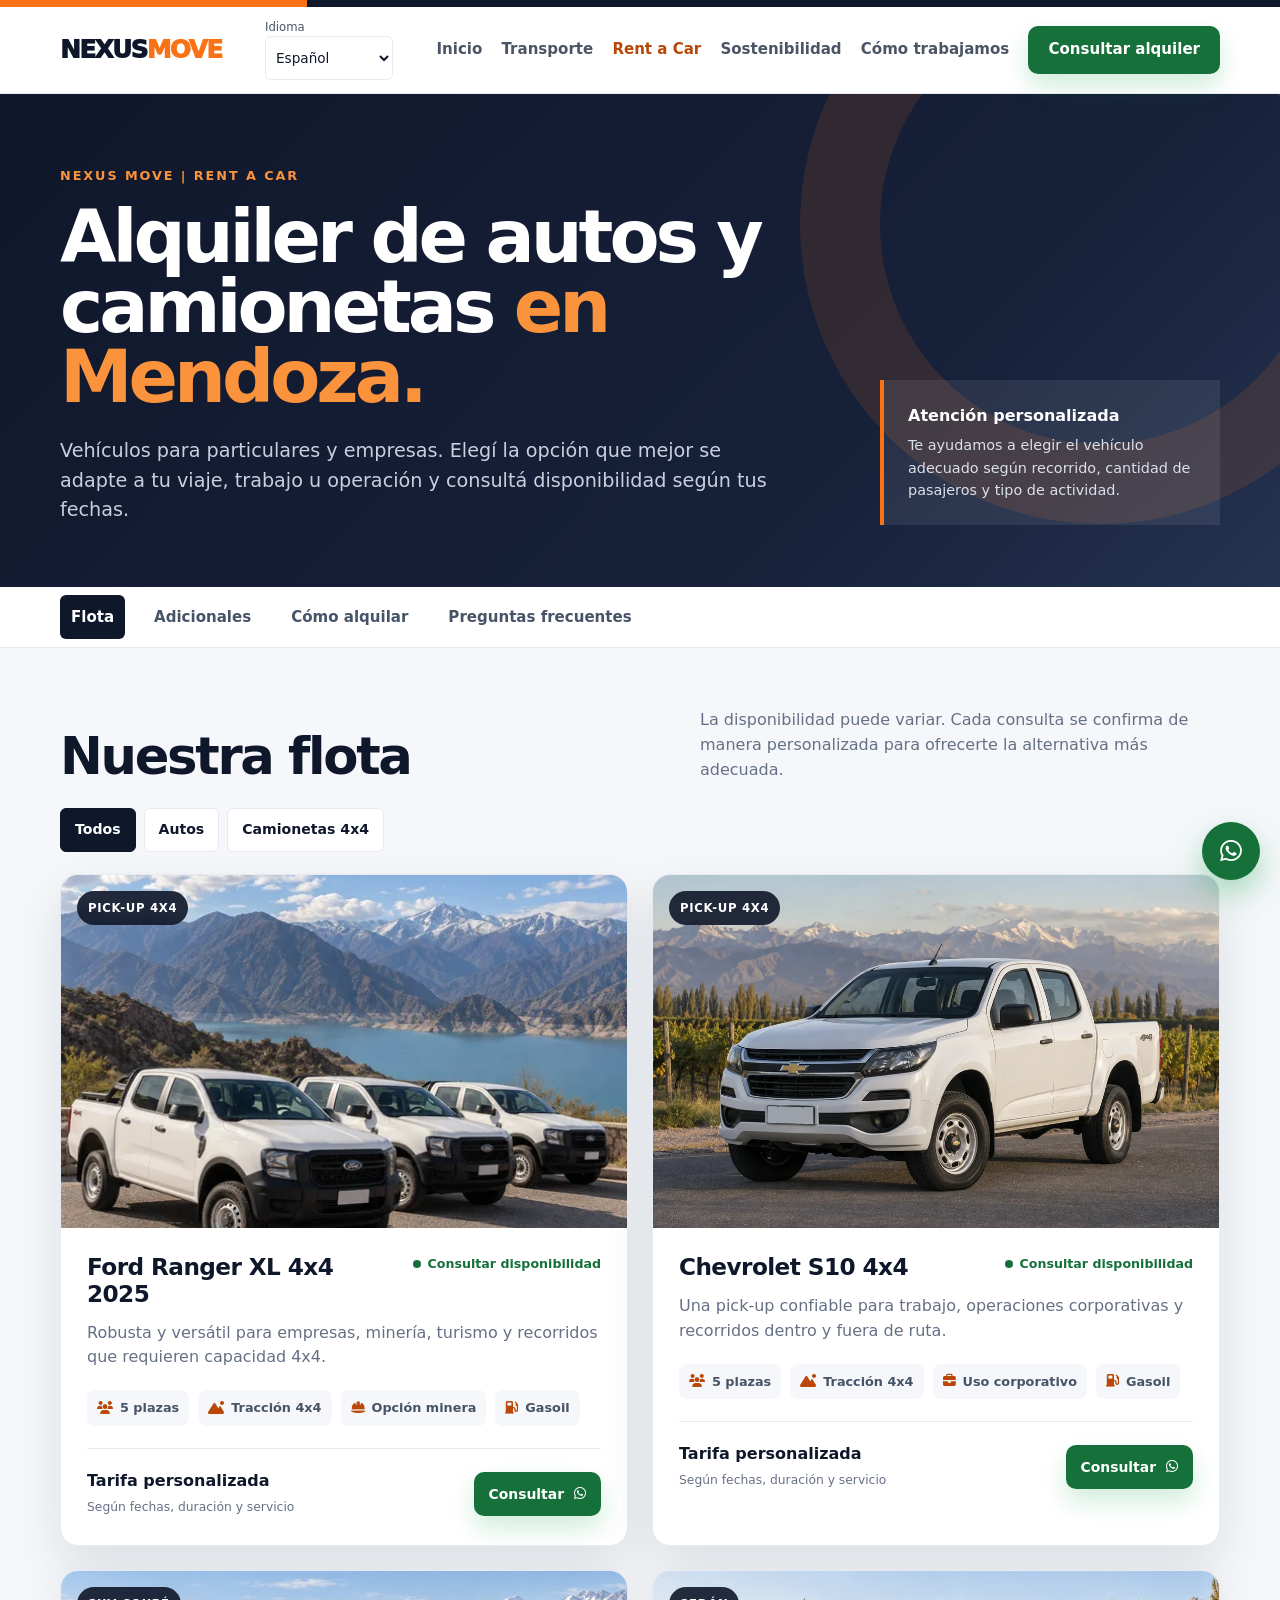
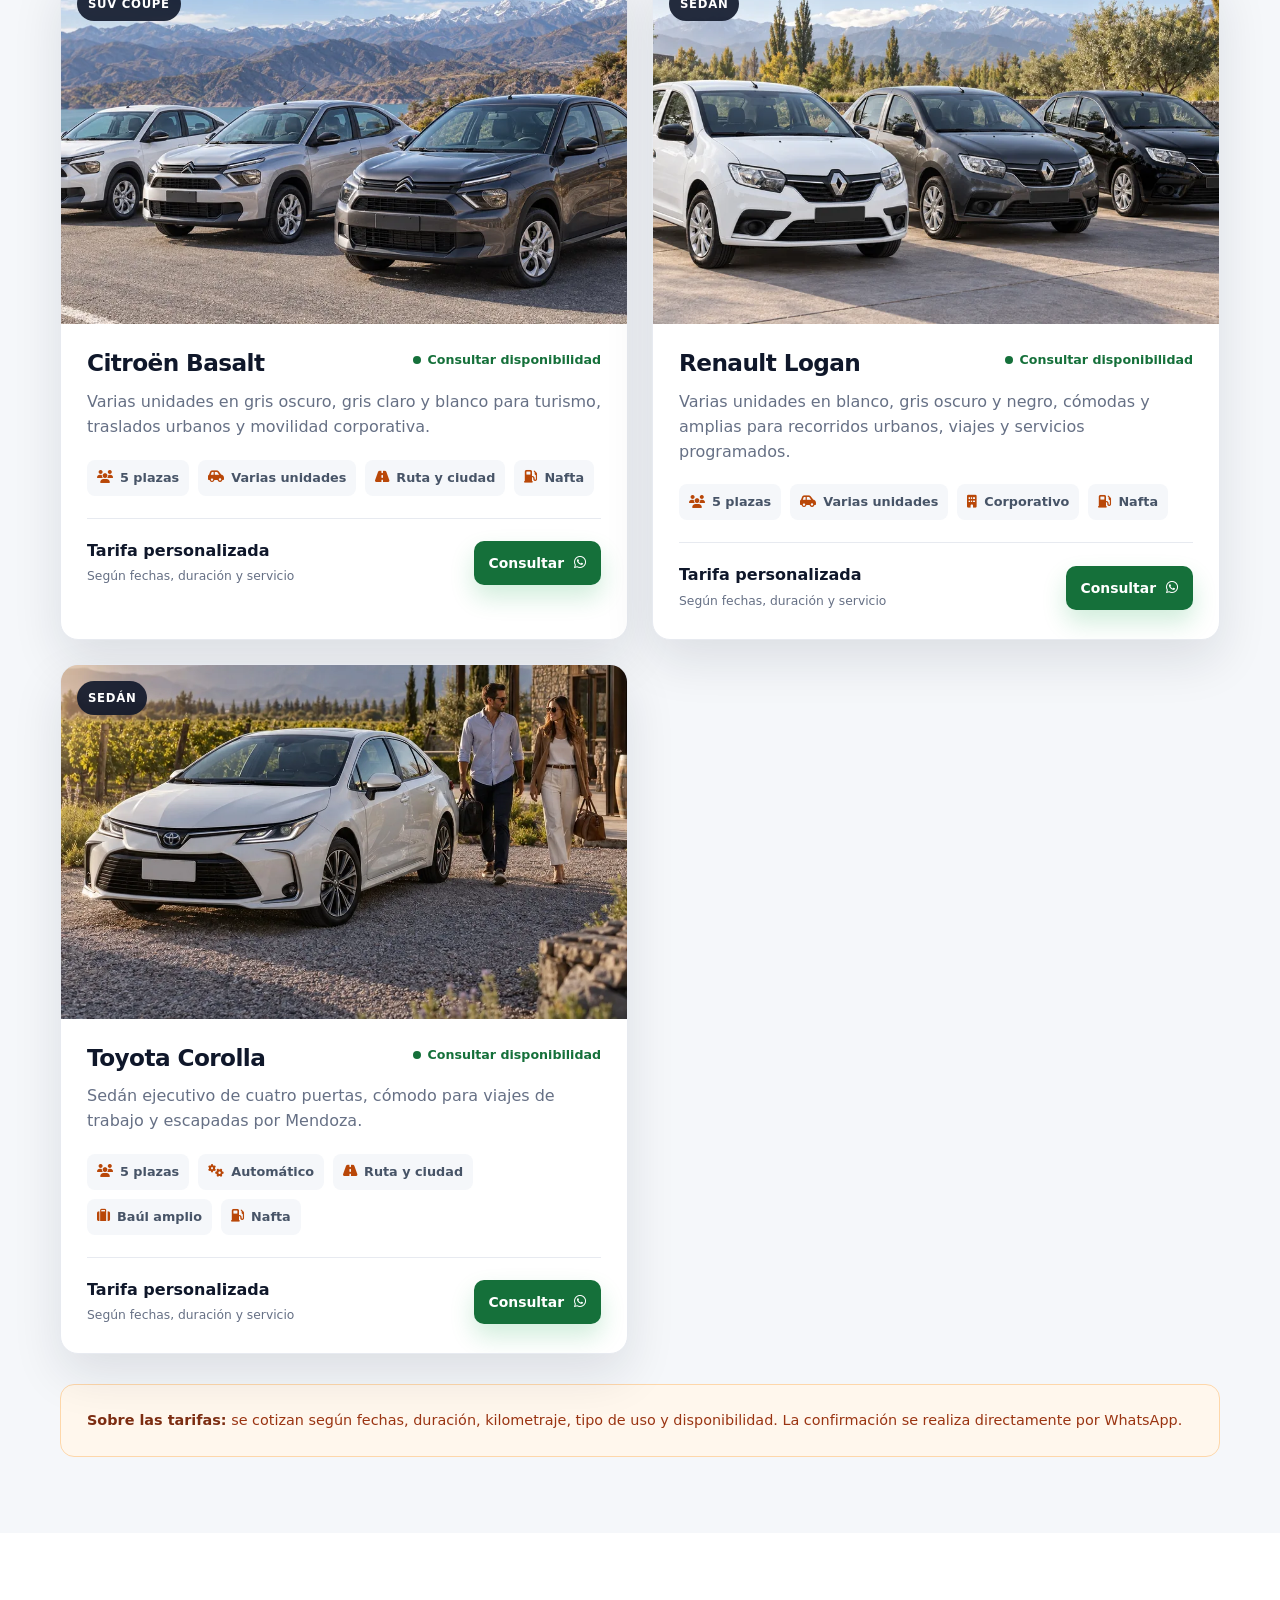
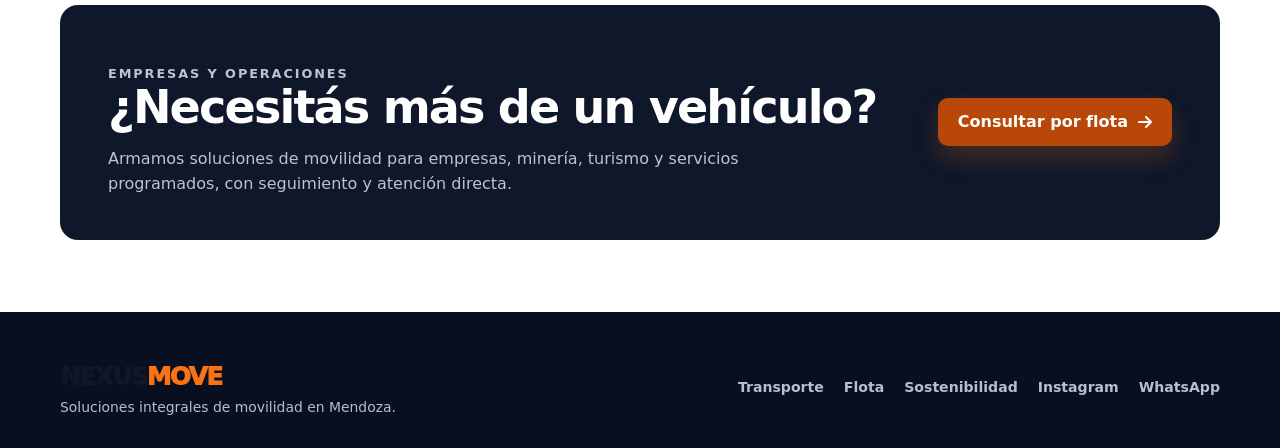
==== flota.html @ 7d011bdb "Agrega selector de idiomas para toda la web" ====
<!DOCTYPE html>
<html lang="es">
<head>
  <meta charset="UTF-8">
  <meta name="viewport" content="width=device-width, initial-scale=1.0">
  <meta name="description" content="Nexus Move Rent a Car en Mendoza. Conocé nuestra flota de autos y camionetas, cómo alquilar y qué consultar antes de viajar.">
  <meta name="theme-color" content="#0f172a">
  <title>Alquiler de autos y camionetas en Mendoza | Nexus Move Rent a Car</title>
  <link rel="stylesheet" href="css/icons.css">
  <link rel="stylesheet" href="css/navigation.css">
  <link rel="stylesheet" href="css/rentacar.css">
  <link rel="stylesheet" href="css/rental-content.css">
</head>
<body>
  <div class="topline" aria-hidden="true"></div>
  <header class="site-header">
      <nav class="nav container" aria-label="Navegación principal">
          <a class="brand" href="./index.html" aria-label="Nexus Move, inicio">NEXUS<span>MOVE</span></a>
          <div class="header-actions">
              <label class="language-control" hidden>
                  <span>Idioma</span>
                  <select id="site-language" aria-label="Elegir idioma" translate="no">
                      <option value="es" lang="es">Español</option>
                      <option value="pt-BR" lang="pt-BR">Português (BR)</option>
                      <option value="en" lang="en">English</option>
                      <option value="it" lang="it">Italiano</option>
                  </select>
              </label>
          <button class="menu-button" type="button" aria-expanded="false" aria-controls="nav-links" aria-label="Abrir menú">
              <i class="fa-solid fa-bars" aria-hidden="true"></i>
          </button>
          </div>
          <div class="nav-links" id="nav-links">
              <a href="./index.html">Inicio</a>
              <a href="./index.html?area=transporte">Transporte</a>
              <a href="#flota" aria-current="page">Rent a Car</a>
              <a href="./index.html?area=sostenibilidad">Sostenibilidad</a>
              <a href="./index.html?area=transporte#proceso">Cómo trabajamos</a>
              <a class="button button-whatsapp" href="https://wa.me/5492613671376?text=Hola%20Nexus%20Move%2C%20quiero%20consultar%20por%20un%20veh%C3%ADculo" target="_blank" rel="noopener noreferrer">Consultar alquiler</a>
          </div>
      </nav>
      <nav class="mobile-area-nav container" aria-label="Secciones principales">
          <a href="./index.html">Inicio</a>
          <a href="./index.html?area=transporte">Transporte</a>
          <a href="#flota" aria-current="page">Rent a Car</a>
          <a href="./index.html?area=sostenibilidad">Sostenibilidad</a>
      </nav>
  </header>

  <main>
    <section class="hero">
      <div class="container hero-inner">
        <div>
          <p class="eyebrow">Nexus Move | Rent a Car</p>
          <h1>Alquiler de autos y camionetas <span>en Mendoza.</span></h1>
          <p class="hero-copy">Vehículos para particulares y empresas. Elegí la opción que mejor se adapte a tu viaje, trabajo u operación y consultá disponibilidad según tus fechas.</p>
        </div>
        <aside class="hero-note"><strong>Atención personalizada</strong><p>Te ayudamos a elegir el vehículo adecuado según recorrido, cantidad de pasajeros y tipo de actividad.</p></aside>
      </div>
    </section>

    <div class="rentacar-content" id="rentacar-content">
    <nav class="rental-nav" aria-label="Secciones de Rent a Car">
      <div class="container rental-tabs">
        <a id="tab-flota" href="#flota">Flota</a>
        <a id="tab-adicionales" href="#adicionales">Adicionales</a>
        <a id="tab-como-alquilar" href="#como-alquilar">Cómo alquilar</a>
        <a id="tab-preguntas-frecuentes" href="#preguntas-frecuentes">Preguntas frecuentes</a>
      </div>
    </nav>

    <section class="rental-panel fleet" id="flota" aria-labelledby="flota-titulo">
      <div class="container">
        <div class="section-head">
          <h2 id="flota-titulo">Nuestra flota</h2>
          <p>La disponibilidad puede variar. Cada consulta se confirma de manera personalizada para ofrecerte la alternativa más adecuada.</p>
        </div>
        <div class="fleet-filters" role="group" aria-label="Filtrar por tipo de vehículo" hidden>
          <button type="button" data-filter="todos" aria-pressed="true">Todos</button>
          <button type="button" data-filter="auto" aria-pressed="false">Autos</button>
          <button type="button" data-filter="4x4" aria-pressed="false">Camionetas 4x4</button>
        </div>
        <p class="visually-hidden" role="status" id="fleet-results"></p>
        <div class="grid">
          <article class="card" data-vehicle="4x4">
            <div class="card-media"><img src="img/ranger-xl-4x4-1120.webp" srcset="img/ranger-xl-4x4-560.webp 560w, img/ranger-xl-4x4-1120.webp 1120w" sizes="(max-width: 560px) calc(100vw - 28px), (max-width: 820px) calc(100vw - 40px), (max-width: 1200px) calc((100vw - 64px) / 2), 568px" width="1120" height="1400" loading="lazy" decoding="async" alt="Ford Ranger XL 4x4 de Nexus Move en Mendoza"><span class="tag">Pick-up 4x4</span></div>
            <div class="card-body"><div class="card-title"><h3>Ford Ranger XL 4x4 2025</h3><span class="availability">Consultar disponibilidad</span></div><p class="description">Robusta y versátil para empresas, minería, turismo y recorridos que requieren capacidad 4x4.</p><div class="facts"><span class="fact"><i class="fa-solid fa-users"></i> 5 plazas</span><span class="fact"><i class="fa-solid fa-mountain-sun"></i> Tracción 4x4</span><span class="fact"><i class="fa-solid fa-helmet-safety"></i> Opción minera</span><span class="fact"><i class="fa-solid fa-gas-pump" aria-hidden="true"></i> Gasoil</span></div><div class="card-footer"><div class="price-label"><strong>Tarifa personalizada</strong><span>Según fechas, duración y servicio</span></div><a class="button button-whatsapp" href="https://wa.me/5492613671376?text=Hola%20Nexus%20Move%2C%20quiero%20consultar%20disponibilidad%20y%20tarifa%20de%20la%20Ford%20Ranger%20XL%204x4%202025" target="_blank" rel="noopener noreferrer">Consultar <i class="fa-brands fa-whatsapp" aria-hidden="true"></i></a></div></div>
          </article>

          <article class="card" data-vehicle="4x4">
            <div class="card-media"><img src="img/s10-4x4-2017-1120.webp" srcset="img/s10-4x4-2017-560.webp 560w, img/s10-4x4-2017-1120.webp 1120w" sizes="(max-width: 560px) calc(100vw - 28px), (max-width: 820px) calc(100vw - 40px), (max-width: 1200px) calc((100vw - 64px) / 2), 568px" width="1120" height="747" loading="lazy" decoding="async" alt="Chevrolet S10 4x4 disponible en Nexus Move"><span class="tag">Pick-up 4x4</span></div>
            <div class="card-body"><div class="card-title"><h3>Chevrolet S10 4x4</h3><span class="availability">Consultar disponibilidad</span></div><p class="description">Una pick-up confiable para trabajo, operaciones corporativas y recorridos dentro y fuera de ruta.</p><div class="facts"><span class="fact"><i class="fa-solid fa-users"></i> 5 plazas</span><span class="fact"><i class="fa-solid fa-mountain-sun"></i> Tracción 4x4</span><span class="fact"><i class="fa-solid fa-briefcase"></i> Uso corporativo</span><span class="fact"><i class="fa-solid fa-gas-pump" aria-hidden="true"></i> Gasoil</span></div><div class="card-footer"><div class="price-label"><strong>Tarifa personalizada</strong><span>Según fechas, duración y servicio</span></div><a class="button button-whatsapp" href="https://wa.me/5492613671376?text=Hola%20Nexus%20Move%2C%20quiero%20consultar%20disponibilidad%20y%20tarifa%20de%20la%20Chevrolet%20S10%204x4" target="_blank" rel="noopener noreferrer">Consultar <i class="fa-brands fa-whatsapp" aria-hidden="true"></i></a></div></div>
          </article>

          <article class="card" data-vehicle="auto">
            <div class="card-media"><img src="img/citroen-basalt-fleet-v2-1120.webp" srcset="img/citroen-basalt-fleet-v2-560.webp 560w, img/citroen-basalt-fleet-v2-1120.webp 1120w" sizes="(max-width: 560px) calc(100vw - 28px), (max-width: 820px) calc(100vw - 40px), (max-width: 1200px) calc((100vw - 64px) / 2), 568px" width="1120" height="560" loading="lazy" decoding="async" alt="Flota de Citroën Basalt gris oscuro, gris claro y blanco de Nexus Move"><span class="tag">SUV coupé</span></div>
            <div class="card-body"><div class="card-title"><h3>Citroën Basalt</h3><span class="availability">Consultar disponibilidad</span></div><p class="description">Varias unidades en gris oscuro, gris claro y blanco para turismo, traslados urbanos y movilidad corporativa.</p><div class="facts"><span class="fact"><i class="fa-solid fa-users"></i> 5 plazas</span><span class="fact"><i class="fa-solid fa-car-side"></i> Varias unidades</span><span class="fact"><i class="fa-solid fa-road"></i> Ruta y ciudad</span><span class="fact"><i class="fa-solid fa-gas-pump" aria-hidden="true"></i> Nafta</span></div><div class="card-footer"><div class="price-label"><strong>Tarifa personalizada</strong><span>Según fechas, duración y servicio</span></div><a class="button button-whatsapp" href="https://wa.me/5492613671376?text=Hola%20Nexus%20Move%2C%20quiero%20consultar%20disponibilidad%20y%20tarifa%20del%20Citro%C3%ABn%20Basalt" target="_blank" rel="noopener noreferrer">Consultar <i class="fa-brands fa-whatsapp" aria-hidden="true"></i></a></div></div>
          </article>

          <article class="card" data-vehicle="auto">
            <div class="card-media"><img src="img/renault-logan-fleet-v2-1120.webp" srcset="img/renault-logan-fleet-v2-560.webp 560w, img/renault-logan-fleet-v2-1120.webp 1120w" sizes="(max-width: 560px) calc(100vw - 28px), (max-width: 820px) calc(100vw - 40px), (max-width: 1200px) calc((100vw - 64px) / 2), 568px" width="1120" height="560" loading="lazy" decoding="async" alt="Flota de Renault Logan blanco, gris oscuro y negro de Nexus Move"><span class="tag">Sedán</span></div>
            <div class="card-body"><div class="card-title"><h3>Renault Logan</h3><span class="availability">Consultar disponibilidad</span></div><p class="description">Varias unidades en blanco, gris oscuro y negro, cómodas y amplias para recorridos urbanos, viajes y servicios programados.</p><div class="facts"><span class="fact"><i class="fa-solid fa-users"></i> 5 plazas</span><span class="fact"><i class="fa-solid fa-car-side"></i> Varias unidades</span><span class="fact"><i class="fa-solid fa-building"></i> Corporativo</span><span class="fact"><i class="fa-solid fa-gas-pump" aria-hidden="true"></i> Nafta</span></div><div class="card-footer"><div class="price-label"><strong>Tarifa personalizada</strong><span>Según fechas, duración y servicio</span></div><a class="button button-whatsapp" href="https://wa.me/5492613671376?text=Hola%20Nexus%20Move%2C%20quiero%20consultar%20disponibilidad%20y%20tarifa%20del%20Renault%20Logan" target="_blank" rel="noopener noreferrer">Consultar <i class="fa-brands fa-whatsapp" aria-hidden="true"></i></a></div></div>
          </article>
          <article class="card" data-vehicle="auto">
            <div class="card-media">
              <img class="corolla-photo" src="img/toyota-corolla-1080.webp" srcset="img/toyota-corolla-560.webp 560w, img/toyota-corolla-1080.webp 1080w" sizes="(max-width: 560px) calc(100vw - 28px), (max-width: 820px) calc(100vw - 40px), 570px" width="1080" height="1080" loading="lazy" decoding="async" alt="Toyota Corolla blanco de la flota de Nexus Move en Mendoza">
              <span class="tag">Sedán</span>
            </div>
            <div class="card-body">
              <div class="card-title">
                <h3>Toyota Corolla</h3>
                <span class="availability">Consultar disponibilidad</span>
              </div>
              <p class="description">Sedán ejecutivo de cuatro puertas, cómodo para viajes de trabajo y escapadas por Mendoza.</p>
              <div class="facts" aria-label="Características del Toyota Corolla">
                <span class="fact"><i class="fa-solid fa-users" aria-hidden="true"></i> 5 plazas</span>
                <span class="fact"><i class="fa-solid fa-gears" aria-hidden="true"></i> Automático</span>
                <span class="fact"><i class="fa-solid fa-road" aria-hidden="true"></i> Ruta y ciudad</span>
                <span class="fact"><i class="fa-solid fa-suitcase" aria-hidden="true"></i> Baúl amplio</span>
                <span class="fact"><i class="fa-solid fa-gas-pump" aria-hidden="true"></i> Nafta</span>
              </div>
              <div class="card-footer">
                <div class="price-label"><strong>Tarifa personalizada</strong><span>Según fechas, duración y servicio</span></div>
                <a class="button button-whatsapp" href="https://wa.me/5492613671376?text=Hola%20Nexus%20Move%2C%20quiero%20consultar%20disponibilidad%20y%20tarifa%20del%20Toyota%20Corolla" target="_blank" rel="noopener noreferrer">Consultar <i class="fa-brands fa-whatsapp" aria-hidden="true"></i></a>
              </div>
            </div>
          </article>
        </div>

        <div class="info"><strong>Sobre las tarifas:</strong> se cotizan según fechas, duración, kilometraje, tipo de uso y disponibilidad. La confirmación se realiza directamente por WhatsApp.</div>
      </div>
    </section>

    <section class="rental-panel" id="adicionales" aria-labelledby="adicionales-titulo">
      <div class="container">
        <div class="section-head">
          <h2 id="adicionales-titulo">Adicionales</h2>
          <p>Si necesitás algo más para el viaje, consultalo al pedir la cotización. La disponibilidad y el costo se confirman para cada alquiler.</p>
        </div>
        <div class="rental-detail-grid">
          <article class="rental-detail">
            <h3>Conductor adicional</h3>
            <p>Si van a manejar varias personas, consultá qué condiciones se aplican a cada conductor.</p>
          </article>
          <article class="rental-detail">
            <h3>Equipamiento para el viaje</h3>
            <p>Indicá si necesitás una silla infantil u otro equipamiento para consultar opciones.</p>
          </article>
          <article class="rental-detail">
            <h3>Entrega y devolución</h3>
            <p>Si necesitás un lugar u horario particular para retirar o devolver el vehículo, indicalo en tu consulta.</p>
          </article>
        </div>
        <a class="button button-primary rental-cta" href="https://wa.me/5492613671376?text=Hola%20Nexus%20Move%2C%20quiero%20consultar%20por%20adicionales%20para%20un%20alquiler" target="_blank" rel="noopener noreferrer">Consultar por adicionales</a>
      </div>
    </section>

    <section class="rental-panel" id="como-alquilar" aria-labelledby="alquilar-titulo">
      <div class="container">
        <div class="section-head">
          <h2 id="alquilar-titulo">Cómo alquilar</h2>
          <p>Si ya sabés cuándo viajás, consultá con anticipación para conocer las opciones para tus fechas.</p>
        </div>
        <ol class="rental-detail-grid rental-steps">
          <li class="rental-detail">
            <h3>Elegí el vehículo</h3>
            <p>Revisá la flota según los pasajeros, el equipaje y el tipo de recorrido.</p>
          </li>
          <li class="rental-detail">
            <h3>Pedí una cotización</h3>
            <p>Mandanos las fechas y horarios de retiro y devolución, el destino y los adicionales que necesitás.</p>
          </li>
          <li class="rental-detail">
            <h3>Confirmá las condiciones</h3>
            <p>Revisá qué incluye la tarifa, los requisitos y la disponibilidad antes de confirmar el alquiler.</p>
          </li>
        </ol>
        <a class="button button-primary rental-cta" href="https://wa.me/5492613671376?text=Hola%20Nexus%20Move%2C%20quiero%20consultar%20disponibilidad%20y%20tarifa%20para%20un%20alquiler" target="_blank" rel="noopener noreferrer">Pedir cotización por WhatsApp</a>
      </div>
    </section>

    <section class="rental-panel" id="preguntas-frecuentes" aria-labelledby="faq-titulo">
      <div class="container">
        <div class="section-head">
          <h2 id="faq-titulo">Preguntas frecuentes</h2>
          <p>Qué conviene revisar antes de confirmar tu alquiler.</p>
        </div>
        <div class="rental-faq">
          <details>
            <summary>¿Cuándo conviene consultar por un vehículo?</summary>
            <p>Cuando tengas las fechas de retiro y devolución. Para fines de semana largos o temporada alta, conviene consultar con anticipación.</p>
          </details>
          <details>
            <summary>¿Qué datos necesito para pedir una cotización?</summary>
            <p>Indicá fechas, horarios, destino, cantidad de pasajeros y el vehículo o tipo de vehículo que preferís.</p>
          </details>
          <details>
            <summary>¿Qué documentación y garantía necesito?</summary>
            <p>Pedí que te confirmen qué documentación requiere cada conductor y qué garantía, medio de pago y condiciones aplican a tu alquiler.</p>
          </details>
          <details>
            <summary>¿Qué incluye la tarifa?</summary>
            <p>El valor depende de las fechas, la duración, el kilometraje y el uso. Al recibir la cotización, confirmá la cobertura, el kilometraje incluido y si hay cargos por adicionales.</p>
          </details>
          <details>
            <summary>¿Dónde retiro y devuelvo el vehículo?</summary>
            <p>Consultá los lugares y horarios disponibles para tu viaje. Si necesitás devolverlo en un punto distinto del retiro, avisalo al cotizar.</p>
          </details>
          <details>
            <summary>¿Puedo circular por caminos de ripio o salir de la provincia?</summary>
            <p>Compartí el recorrido previsto antes de confirmar. Consultá qué vehículo es adecuado y qué autorizaciones o límites de uso aplican.</p>
          </details>
        </div>
      </div>
    </section>

    <section class="corporate">
      <div class="container"><div class="corporate-panel"><div><p class="eyebrow">Empresas y operaciones</p><h2>¿Necesitás más de un vehículo?</h2><p>Armamos soluciones de movilidad para empresas, minería, turismo y servicios programados, con seguimiento y atención directa.</p></div><a class="button button-primary" href="https://wa.me/5492613671376?text=Hola%20Nexus%20Move%2C%20quiero%20consultar%20por%20una%20soluci%C3%B3n%20de%20flota" target="_blank" rel="noopener noreferrer">Consultar por flota <i class="fa-solid fa-arrow-right" aria-hidden="true"></i></a></div></div>
    </section>
    </div>
  </main>

  <footer><div class="container footer-grid"><div><a class="brand" href="./index.html">NEXUS<span>MOVE</span></a><div class="footer-copy">Soluciones integrales de movilidad en Mendoza.</div></div><div class="footer-links"><a href="./index.html#servicios">Transporte</a><a href="#flota">Flota</a><a href="./index.html?area=sostenibilidad">Sostenibilidad</a><a href="https://www.instagram.com/nexus.move.ar/" target="_blank" rel="noopener noreferrer">Instagram</a><a href="https://wa.me/5492613671376" target="_blank" rel="noopener noreferrer">WhatsApp</a></div></div></footer>
  <a class="floating" href="https://wa.me/5492613671376?text=Hola%20Nexus%20Move%2C%20quiero%20consultar%20por%20un%20veh%C3%ADculo" target="_blank" rel="noopener noreferrer" aria-label="Consultar por WhatsApp al +54 9 261 367-1376"><i class="fa-brands fa-whatsapp" aria-hidden="true"></i></a>
  <script src="js/navigation.js"></script>
  <script src="js/rentacar.js"></script>
    <script src="js/translations.js"></script>
    <script src="js/language.js"></script>
</body>
</html>
---- css/icons.css ----
/* Font Awesome Free 6.4.0. See ../fonts/fontawesome/LICENSE.txt. */
@font-face {
    font-family: "Font Awesome Solid";
    src: url("../fonts/fontawesome/fa-solid-900.woff2") format("woff2");
    font-style: normal;
    font-weight: 900;
    font-display: block;
}

@font-face {
    font-family: "Font Awesome Brands";
    src: url("../fonts/fontawesome/fa-brands-400.woff2") format("woff2");
    font-style: normal;
    font-weight: 400;
    font-display: block;
}

.fa-solid, .fa-brands { display: inline-block; font-style: normal; line-height: 1; }
.fa-solid { font-family: "Font Awesome Solid"; font-weight: 900; }
.fa-brands { font-family: "Font Awesome Brands"; font-weight: 400; }

.fa-arrow-right::before { content: '\f061'; }
.fa-bars::before { content: '\f0c9'; }
.fa-briefcase::before { content: '\f0b1'; }
.fa-building::before { content: '\f1ad'; }
.fa-calendar-check::before { content: '\f274'; }
.fa-car-side::before { content: '\f5e4'; }
.fa-clock::before { content: '\f017'; }
.fa-gas-pump::before { content: '\f52f'; }
.fa-gears::before { content: '\f085'; }
.fa-hand-holding-medical::before { content: '\e05c'; }
.fa-headset::before { content: '\f590'; }
.fa-heart-pulse::before { content: '\f21e'; }
.fa-helmet-safety::before { content: '\f807'; }
.fa-instagram::before { content: '\f16d'; }
.fa-mountain-sun::before { content: '\e52f'; }
.fa-road::before { content: '\f018'; }
.fa-route::before { content: '\f4d7'; }
.fa-suitcase::before { content: '\f0f2'; }
.fa-user-shield::before { content: '\f505'; }
.fa-users::before { content: '\f0c0'; }
.fa-whatsapp::before { content: '\f232'; }
.fa-xmark::before { content: '\f00d'; }
---- css/navigation.css ----
.topline { height: 7px; background: linear-gradient(90deg, var(--orange) 0 24%, #0f172a 24% 100%); }
.site-header {
    position: sticky;
    top: 0;
    z-index: 50;
    background: rgba(255, 255, 255, 0.95);
    border-bottom: 1px solid rgba(231, 234, 240, 0.9);
    backdrop-filter: blur(14px);
}
.nav { min-height: 86px; display: flex; align-items: center; justify-content: space-between; gap: 18px; }
.brand { display: inline-flex; align-items: center; color: #0f172a; font-size: 1.55rem; font-weight: 950; letter-spacing: -0.065em; white-space: nowrap; }
.brand span { color: var(--orange); }
.nav-links { display: flex; align-items: center; gap: clamp(12px, 1.5vw, 22px); }
.nav-links a { color: #4b5565; font-size: 0.94rem; font-weight: 650; transition: color 180ms ease; }
.nav-links a:hover, .nav-links a:focus-visible { color: var(--orange-text); }
.nav-links .button, .nav-links .button:hover, .nav-links .button:focus-visible { color: white; }
.mobile-area-nav { display: none; }
.menu-button { display: none; width: 46px; height: 46px; border: 1px solid var(--line); border-radius: 8px; color: #0f172a; background: white; font-size: 1.2rem; }
.header-actions { display: flex; align-items: center; gap: 10px; flex: none; }
.language-control { display: flex; flex-direction: column; color: #4b5565; font-size: .73rem; line-height: 1.3; }
.language-control[hidden] { display: none; }
.language-control select { width: 128px; min-height: 44px; padding: 6px; color: #0f172a; background: #fff; border: 1px solid var(--line); border-radius: 6px; font: inherit; font-size: .85rem; cursor: pointer; }

.nav-links a[aria-current="true"], .nav-links a[aria-current="page"] { color: var(--orange-text); }
@media (max-width: 1120px) {
    .nav { min-height: 66px; }
    .nav-links { display: none; position: absolute; top: 100%; left: 0; right: 0; gap: 2px; max-height: 68vh; max-height: calc(100dvh - 116px); overflow-y: auto; overscroll-behavior: contain; padding: 12px 20px 18px; background: white; border-bottom: 1px solid var(--line); box-shadow: 0 18px 35px rgba(15,23,42,0.1); }
    .nav-links.open { display: grid; }
    .nav-links a { display: flex; align-items: center; min-height: 44px; }
    .nav-links .button { justify-content: center; margin-top: 8px; }
    .mobile-area-nav { display: grid; grid-template-columns: repeat(4, auto); justify-content: space-between; gap: 4px; border-top: 1px solid var(--line); }
    .mobile-area-nav a { display: grid; place-items: center; min-height: 44px; padding: 0 4px; color: var(--ink); font-size: .85rem; font-weight: 750; white-space: nowrap; }
    .mobile-area-nav a[aria-current="true"], .mobile-area-nav a[aria-current="page"] { color: var(--orange-text); box-shadow: inset 0 -3px var(--orange-text); }
    .menu-button { display: grid; place-items: center; }
}
@media (max-width: 640px) {
    .mobile-area-nav a { font-size: .8rem; }
}
@media (max-width: 380px) {
    .nav { gap: 8px; }
    .brand { font-size: 1.3rem; }
    .header-actions { gap: 6px; }
    .language-control select { width: 100px; font-size: .77rem; }
    .menu-button { width: 40px; height: 44px; }
    html:not([lang="es"]) .mobile-area-nav { grid-template-columns: repeat(2, minmax(0, 1fr)); }
}
---- css/rentacar.css ----
:root {
  --navy:#0f172a; --navy-2:#17213a; --orange:#f97316; --orange-text:#b94708; --orange-dark:#9a3412;
  --ink:#172033; --muted:#667085; --line:#e7eaf0; --surface:#f5f7fa; --white:#fff;
  --green:#15703a; --shadow:0 20px 50px rgba(15,23,42,.11);
  --font:ui-sans-serif,system-ui,-apple-system,BlinkMacSystemFont,"Segoe UI",sans-serif;
}
*{box-sizing:border-box} html{scroll-behavior:smooth} body{margin:0;background:var(--surface);color:var(--ink);font-family:var(--font);line-height:1.55;-webkit-font-smoothing:antialiased}
a{color:inherit;text-decoration:none} img{display:block;max-width:100%}.container{width:min(1160px,calc(100% - 40px));margin:auto}
.button{display:inline-flex;align-items:center;justify-content:center;gap:10px;min-height:48px;padding:12px 20px;border-radius:10px;font-weight:850;line-height:1.15;transition:transform .18s ease,background .18s ease,box-shadow .18s ease}.button:hover{transform:translateY(-2px)}
.button-primary{color:#fff;background:var(--orange-text);box-shadow:0 12px 24px rgba(249,115,22,.22)}.button-primary:hover{background:var(--orange-dark)}
.button-whatsapp{color:#fff;background:var(--green);box-shadow:0 12px 24px rgba(22,163,74,.2)}.button-whatsapp:hover{background:#125a30}
.hero{padding:72px 0 62px;background:linear-gradient(135deg,var(--navy) 0%,var(--navy-2) 70%,#253351 100%);color:#fff;overflow:hidden;position:relative}
.hero:after{content:"";position:absolute;right:-120px;top:-170px;width:440px;height:440px;border:80px solid rgba(249,115,22,.12);border-radius:50%}.hero-inner{position:relative;z-index:1;display:grid;grid-template-columns:1fr auto;align-items:end;gap:45px}
.eyebrow{margin:0 0 16px;color:#fb923c;font-size:.8rem;font-weight:900;letter-spacing:.15em;text-transform:uppercase}.hero h1{max-width:780px;margin:0;font-size:clamp(2.65rem,5.7vw,5.15rem);line-height:.96;letter-spacing:-.055em}.hero h1 span{color:#fb923c}.hero-copy{max-width:720px;margin:24px 0 0;color:#c8d0df;font-size:clamp(1rem,1.6vw,1.2rem)}
.hero-note{max-width:340px;padding:24px;border-left:4px solid var(--orange);background:rgba(255,255,255,.08);color:#dbe1ea}.hero-note strong{display:block;color:#fff;margin-bottom:5px}.hero-note p{margin:0;font-size:.9rem}
footer{padding:46px 0 30px;background:#090f1e;color:#b4bfd1}.footer-grid{display:flex;align-items:center;justify-content:space-between;gap:28px}.footer-copy{font-size:.87rem}.footer-links{display:flex;gap:20px;font-size:.88rem;font-weight:750}.footer-links a:hover{color:#fff}
.floating{position:fixed;right:20px;bottom:20px;z-index:30;display:grid;place-items:center;width:58px;height:58px;border-radius:50%;background:var(--green);color:#fff;font-size:1.55rem;box-shadow:0 14px 30px rgba(22,163,74,.35)}
@media(max-width:820px){.hero-inner{grid-template-columns:1fr}.hero-note{max-width:none}}
@media(max-width:560px){.container{width:min(100% - 28px,1160px)}.hero{padding:54px 0 48px}.footer-grid{display:block}.footer-links{margin-top:18px;flex-wrap:wrap}}

:focus-visible { outline: 3px solid var(--orange-text); outline-offset: 3px; }
[hidden] { display: none !important; }
@media (prefers-reduced-motion: reduce) {
    html { scroll-behavior: auto; }
    .button { transition: none; }
}
---- css/rental-content.css ----
.rentacar-content {
    --navy: #0f172a;
    --green: #15703a;
    background: #f5f7fa;
}
.visually-hidden { position: absolute; width: 1px; height: 1px; padding: 0; overflow: hidden; clip-path: inset(50%); white-space: nowrap; }
.rentacar-content .button-whatsapp { color: #fff; background: var(--green); }
.rentacar-content .button-whatsapp:hover { background: #125a30; }
.rentacar-content .card-media .corolla-photo { object-position: center bottom; }
.rentacar-content .fleet { padding:74px 0 96px }
.rentacar-content .section-head { display:flex; align-items:end; justify-content:space-between; gap:28px; margin-bottom:34px }
.rentacar-content .section-head h2 { margin:0; color:var(--navy); font-size:clamp(2rem,4vw,3.2rem); letter-spacing:-.045em; line-height:1 }
.rentacar-content .section-head p { max-width:520px; margin:0; color:var(--muted) }
.rentacar-content .grid { display:grid; grid-template-columns:repeat(2,minmax(0,1fr)); gap:24px }
.rentacar-content .card { overflow:hidden; background:#fff; border:1px solid var(--line); border-radius:18px; box-shadow:var(--shadow) }
.rentacar-content .card-media { position:relative; aspect-ratio:16/10; overflow:hidden; background:#dfe4ea }
.rentacar-content .card-media img { width:100%; height:100%; object-fit:cover }
.rentacar-content .card-media .portrait { object-position:center 50% }
.rentacar-content .card-media .basalt { object-position:center 60% }
.rentacar-content .tag { position:absolute; left:16px; top:16px; padding:8px 11px; border-radius:999px; background:rgba(15,23,42,.9); color:#fff; font-size:.73rem; font-weight:900; letter-spacing:.06em; text-transform:uppercase; backdrop-filter:blur(8px) }
.rentacar-content .card-body { padding:26px }
.rentacar-content .card-title { display:flex; align-items:start; justify-content:space-between; gap:18px }
.rentacar-content .card h3 { margin:0; color:var(--navy); font-size:1.45rem; line-height:1.15; letter-spacing:-.025em }
.rentacar-content .availability { white-space:nowrap; color:var(--green); font-size:.79rem; font-weight:850 }
.rentacar-content .availability:before { content:""; display:inline-block; width:8px; height:8px; margin-right:7px; border-radius:50%; background:currentColor }
.rentacar-content .description { margin:13px 0 20px; color:var(--muted) }
.rentacar-content .facts { display:flex; flex-wrap:wrap; gap:9px; margin-bottom:22px }
.rentacar-content .fact { display:inline-flex; align-items:center; gap:7px; padding:8px 10px; border-radius:8px; background:#f5f7fa; color:#475467; font-size:.8rem; font-weight:750 }
.rentacar-content .fact i { color: var(--orange-text); }
.rentacar-content .card-footer { display: flex; align-items: center; justify-content: space-between; gap: 18px; padding-top: 20px; border-top: 1px solid var(--line); }
.rentacar-content .price-label strong { display: block; color: var(--navy); font-size: 1rem; }
.rentacar-content .price-label span { color: var(--muted); font-size: .77rem; }
.rentacar-content .card .button { min-height: 44px; padding: 10px 15px; font-size: .87rem; }
.rentacar-content .info { margin-top: 30px; padding: 24px 26px; border: 1px solid #fed7aa; border-radius: 14px; background: #fff7ed; color: #9a3412; font-size: .9rem; }
.rentacar-content .info strong { color: #7c2d12; }
.rentacar-content .corporate { padding: 72px 0; background: #fff; }
.rentacar-content .corporate-panel { display: grid; grid-template-columns: 1fr auto; align-items: center; gap: 38px; padding: 44px 48px; border-radius: 18px; background: var(--navy); color: #fff; }
.rentacar-content .corporate h2 { margin: 0; font-size: clamp(1.85rem, 3.6vw, 3rem); line-height: 1.05; letter-spacing: -.04em; }
.rentacar-content .corporate p { max-width: 720px; margin: 15px 0 0; color: #bac4d6; }
.rentacar-content .corporate .button { min-width: 230px; }
.rentacar-content .rental-nav { background: white; border-bottom: 1px solid var(--line); }
.rentacar-content .rental-tabs { display: flex;  flex-wrap: wrap;  gap: 6px 18px;  padding-block: 8px;  }
.rentacar-content .rental-tabs a { display: inline-flex;  align-items: center;  min-height: 44px;  padding: 6px 11px;  border-radius: 6px;  color: #475467;  font-size: .94rem;  font-weight: 750;  }
.rentacar-content .rental-tabs a:hover { color: var(--orange-text);  background: #fff7ed;  }
.rentacar-content .rental-tabs a[aria-selected="true"] { color: #fff;  background: var(--navy);  }
.rentacar-content .rental-panel { padding: 60px 0 76px;  scroll-margin-top: 120px;  }
.rentacar-content .rental-panel .section-head { margin-bottom: 25px;  }
.rentacar-content .rental-detail-grid { display: grid;  grid-template-columns: repeat(3, minmax(0, 1fr));  gap: 18px;  }
.rentacar-content .rental-detail { padding: 24px;  border: 1px solid var(--line);  border-radius: 12px;  background: white;  }
.rentacar-content .rental-detail h3 { margin: 0 0 8px;  color: var(--navy);  font-size: 1.12rem;  }
.rentacar-content .rental-detail p { margin: 0;  color: var(--muted);  }
.rentacar-content .rental-steps { margin: 0;  padding: 0;  list-style-position: inside;  }
.rentacar-content .rental-steps li::marker { color: var(--orange-text);  font-weight: 850;  }
.rentacar-content .rental-cta { margin-top: 25px;  }
.rentacar-content .rental-faq { display: grid;  gap: 10px;  max-width: 850px;  }
.rentacar-content .rental-faq details { padding: 0 19px;  border: 1px solid var(--line);  border-radius: 10px;  background: white;  }
.rentacar-content .rental-faq summary { padding-block: 15px;  color: var(--navy);  font-weight: 760;  cursor: pointer;  }
.rentacar-content .rental-faq summary::marker { color: var(--orange-text);  }
.rentacar-content .rental-faq p { margin: 0 0 17px;  color: var(--muted);  }
.rentacar-content .fleet-filters { display: flex;  flex-wrap: wrap;  gap: 8px;  margin-bottom: 22px;  }
.rentacar-content .fleet-filters button { min-height: 44px;  padding: 6px 14px;  border: 1px solid var(--line);  border-radius: 6px;  background: white;  color: var(--navy);  font: inherit;  font-size: .88rem;  font-weight: 750;  cursor: pointer;  }
.rentacar-content .fleet-filters button[aria-pressed="true"] { border-color: var(--navy);  background: var(--navy);  color: white;  }
@media (max-width: 820px) {
    .rentacar-content .grid,
    .rentacar-content .corporate-panel,
    .rentacar-content .rental-detail-grid { grid-template-columns: 1fr; }
    .rentacar-content .section-head { display: block; }
    .rentacar-content .section-head p { margin-top: 15px; }
    .rentacar-content .corporate .button { justify-self: start; }
}
@media (max-width: 560px) {
    .rentacar-content .card-title, .rentacar-content .card-footer { display: block; }
    .rentacar-content .availability { display: block; margin-top: 9px; }
    .rentacar-content .card .button { width: 100%; margin-top: 16px; }
    .rentacar-content .corporate-panel { padding: 34px 26px; }
    .rentacar-content .corporate .button { width: 100%; min-width: 0; }
    .rentacar-content .rental-tabs { display: grid; grid-template-columns: repeat(2, minmax(0, 1fr)); gap: 5px; }
    .rentacar-content .rental-tabs a { padding-inline: 8px; font-size: .86rem; }
    .rentacar-content .rental-panel { padding-block: 42px 58px; }
}
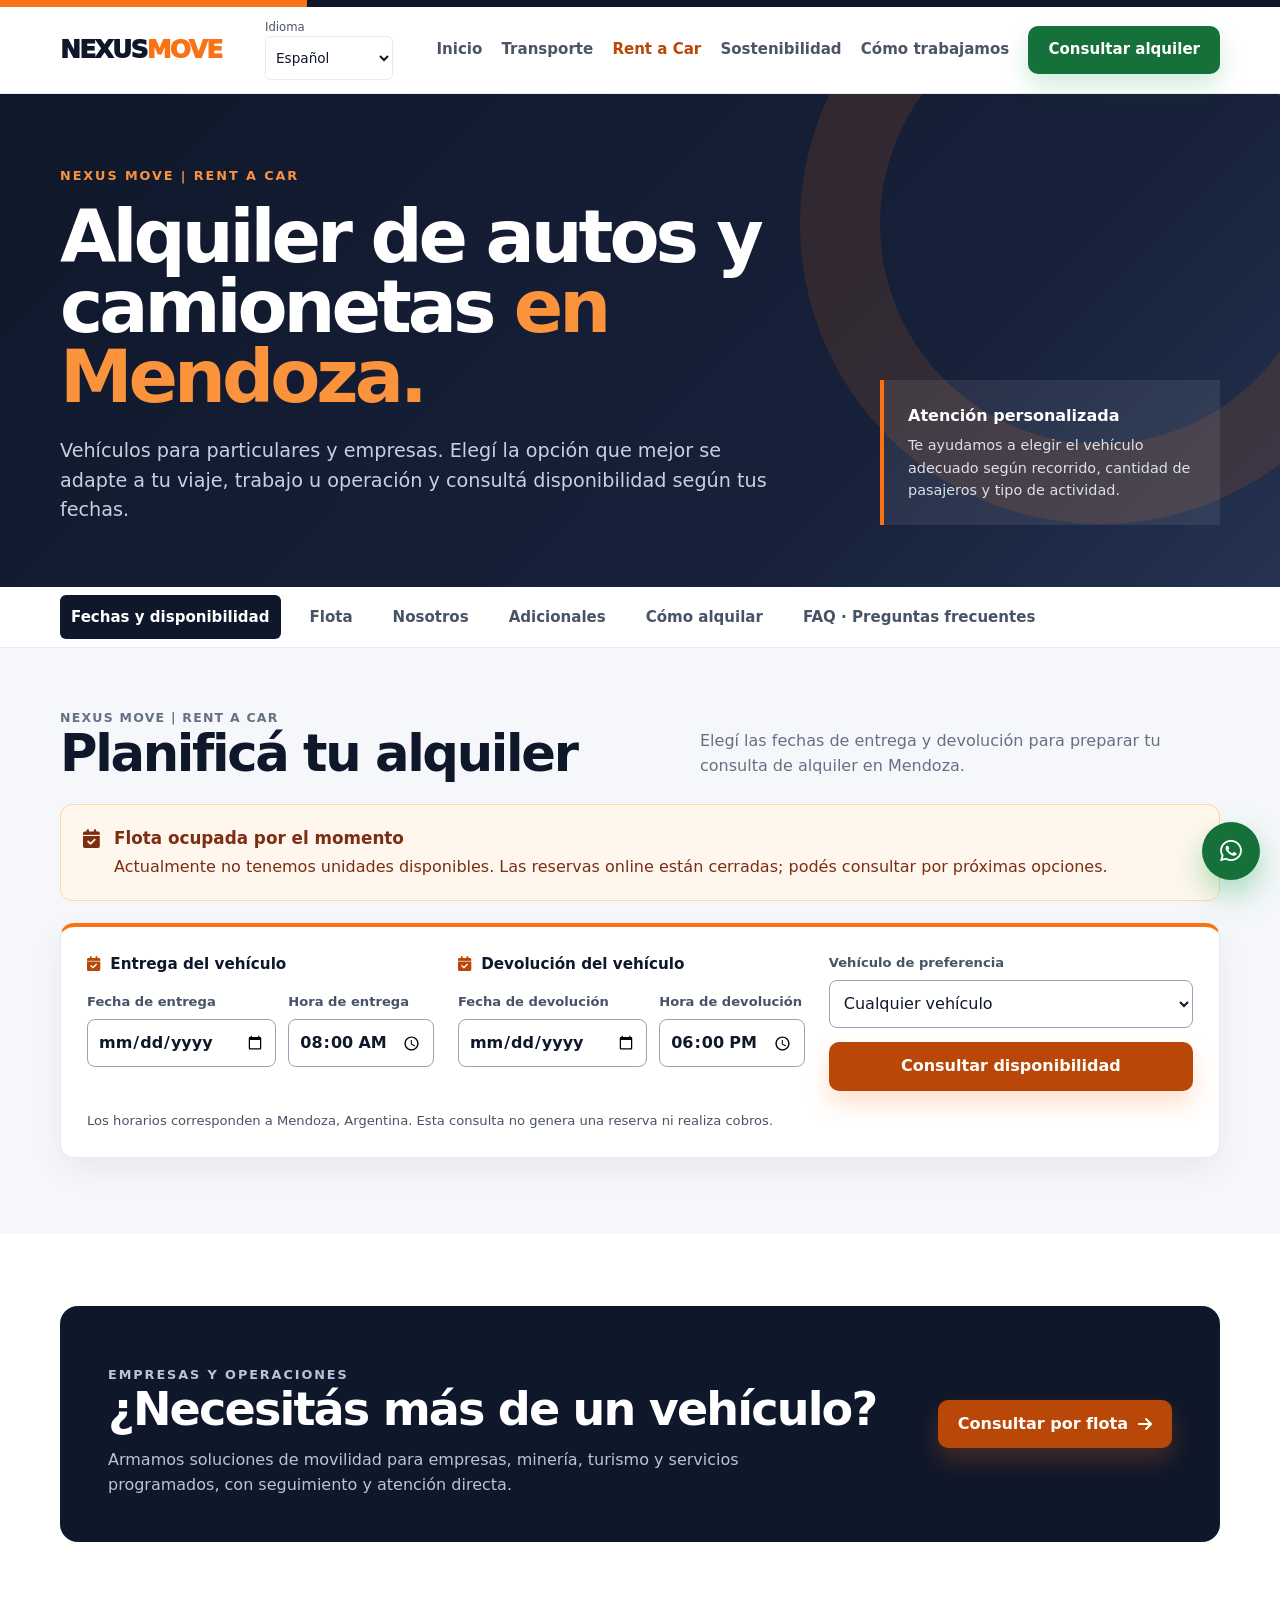
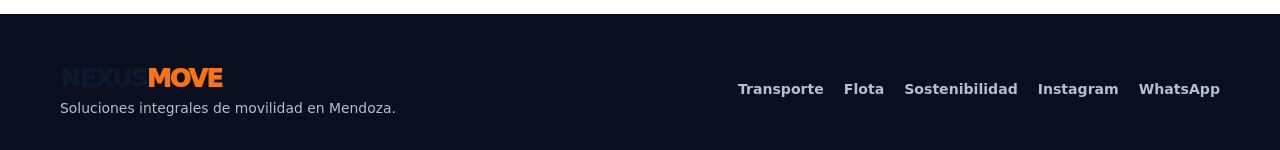
==== commit ec2afd45: "Agrega fechas de alquiler, nosotros y FAQ de Nexus" ====
--- a/flota.html
+++ b/flota.html
@@ -33,7 +33,7 @@
           <div class="nav-links" id="nav-links">
               <a href="./index.html">Inicio</a>
               <a href="./index.html?area=transporte">Transporte</a>
-              <a href="#flota" aria-current="page">Rent a Car</a>
+              <a href="#reservas" aria-current="page">Rent a Car</a>
               <a href="./index.html?area=sostenibilidad">Sostenibilidad</a>
               <a href="./index.html?area=transporte#proceso">Cómo trabajamos</a>
               <a class="button button-whatsapp" href="https://wa.me/5492613671376?text=Hola%20Nexus%20Move%2C%20quiero%20consultar%20por%20un%20veh%C3%ADculo" target="_blank" rel="noopener noreferrer">Consultar alquiler</a>
@@ -42,7 +42,7 @@
       <nav class="mobile-area-nav container" aria-label="Secciones principales">
           <a href="./index.html">Inicio</a>
           <a href="./index.html?area=transporte">Transporte</a>
-          <a href="#flota" aria-current="page">Rent a Car</a>
+          <a href="#reservas" aria-current="page">Rent a Car</a>
           <a href="./index.html?area=sostenibilidad">Sostenibilidad</a>
       </nav>
   </header>
@@ -62,18 +62,71 @@
     <div class="rentacar-content" id="rentacar-content">
     <nav class="rental-nav" aria-label="Secciones de Rent a Car">
       <div class="container rental-tabs">
+        <a id="tab-reservas" href="#reservas">Fechas y disponibilidad</a>
         <a id="tab-flota" href="#flota">Flota</a>
+        <a id="tab-nosotros" href="#rental-nosotros">Nosotros</a>
         <a id="tab-adicionales" href="#adicionales">Adicionales</a>
         <a id="tab-como-alquilar" href="#como-alquilar">Cómo alquilar</a>
-        <a id="tab-preguntas-frecuentes" href="#preguntas-frecuentes">Preguntas frecuentes</a>
+        <a id="tab-preguntas-frecuentes" href="#preguntas-frecuentes">FAQ · Preguntas frecuentes</a>
       </div>
     </nav>
 
+    <section class="rental-panel rental-booking" id="reservas" aria-labelledby="reservas-titulo">
+      <div class="container">
+        <div class="section-head">
+          <div><p class="booking-eyebrow">Nexus Move | Rent a Car</p><h2 id="reservas-titulo">Planificá tu alquiler</h2></div>
+          <p>Elegí las fechas de entrega y devolución para preparar tu consulta de alquiler en Mendoza.</p>
+        </div>
+        <div class="booking-notice" id="booking-notice">
+          <i class="fa-solid fa-calendar-check" aria-hidden="true"></i>
+          <div><strong>Flota ocupada por el momento</strong><p>Actualmente no tenemos unidades disponibles. Las reservas online están cerradas; podés consultar por próximas opciones.</p></div>
+        </div>
+        <form class="booking-form" id="rental-booking-form" aria-labelledby="reservas-titulo" aria-describedby="booking-notice booking-help" novalidate hidden>
+          <div class="booking-fields">
+            <fieldset>
+              <legend><i class="fa-solid fa-calendar-check" aria-hidden="true"></i> Entrega del vehículo</legend>
+              <label for="pickup-date">Fecha de entrega<input id="pickup-date" name="pickup-date" type="date" required></label>
+              <label for="pickup-time">Hora de entrega<input id="pickup-time" name="pickup-time" type="time" value="08:00" required></label>
+            </fieldset>
+            <fieldset>
+              <legend><i class="fa-solid fa-calendar-check" aria-hidden="true"></i> Devolución del vehículo</legend>
+              <label for="return-date">Fecha de devolución<input id="return-date" name="return-date" type="date" required></label>
+              <label for="return-time">Hora de devolución<input id="return-time" name="return-time" type="time" value="18:00" required></label>
+            </fieldset>
+            <div class="booking-vehicle">
+              <label for="booking-vehicle">Vehículo de preferencia</label>
+              <select id="booking-vehicle" name="vehicle">
+                <option value="any">Cualquier vehículo</option>
+                <option value="ranger">Ford Ranger XL 4x4 2025</option>
+                <option value="s10">Chevrolet S10 4x4</option>
+                <option value="basalt">Citroën Basalt</option>
+                <option value="logan">Renault Logan</option>
+                <option value="corolla">Toyota Corolla</option>
+              </select>
+              <button class="button button-primary" type="submit">Consultar disponibilidad</button>
+            </div>
+          </div>
+          <p class="booking-help" id="booking-help">Los horarios corresponden a Mendoza, Argentina. Esta consulta no genera una reserva ni realiza cobros.</p>
+          <p class="booking-error" id="booking-error" role="alert" hidden></p>
+        </form>
+        <div class="booking-result" id="booking-result" tabindex="-1" aria-labelledby="booking-result-title" hidden>
+          <p class="booking-result-status" role="status" id="booking-result-title">Sin disponibilidad para reservar</p>
+          <p>Por el momento toda nuestra flota está ocupada. No podemos confirmar una reserva para las fechas seleccionadas.</p>
+          <dl class="booking-summary">
+            <div><dt>Entrega</dt><dd id="booking-pickup-summary"></dd></div>
+            <div><dt>Devolución</dt><dd id="booking-return-summary"></dd></div>
+            <div><dt>Vehículo</dt><dd id="booking-vehicle-summary"></dd></div>
+          </dl>
+          <a class="button button-whatsapp" id="booking-contact" target="_blank" rel="noopener noreferrer">Consultar otras opciones <i class="fa-brands fa-whatsapp" aria-hidden="true"></i></a>
+        </div>
+      </div>
+    </section>
+
     <section class="rental-panel fleet" id="flota" aria-labelledby="flota-titulo">
       <div class="container">
         <div class="section-head">
           <h2 id="flota-titulo">Nuestra flota</h2>
-          <p>La disponibilidad puede variar. Cada consulta se confirma de manera personalizada para ofrecerte la alternativa más adecuada.</p>
+          <p>Conocé nuestros autos y camionetas. Por el momento toda la flota está ocupada y no hay unidades disponibles para reservar.</p>
         </div>
         <div class="fleet-filters" role="group" aria-label="Filtrar por tipo de vehículo" hidden>
           <button type="button" data-filter="todos" aria-pressed="true">Todos</button>
@@ -84,22 +137,22 @@
         <div class="grid">
           <article class="card" data-vehicle="4x4">
             <div class="card-media"><img src="img/ranger-xl-4x4-1120.webp" srcset="img/ranger-xl-4x4-560.webp 560w, img/ranger-xl-4x4-1120.webp 1120w" sizes="(max-width: 560px) calc(100vw - 28px), (max-width: 820px) calc(100vw - 40px), (max-width: 1200px) calc((100vw - 64px) / 2), 568px" width="1120" height="1400" loading="lazy" decoding="async" alt="Ford Ranger XL 4x4 de Nexus Move en Mendoza"><span class="tag">Pick-up 4x4</span></div>
-            <div class="card-body"><div class="card-title"><h3>Ford Ranger XL 4x4 2025</h3><span class="availability">Consultar disponibilidad</span></div><p class="description">Robusta y versátil para empresas, minería, turismo y recorridos que requieren capacidad 4x4.</p><div class="facts"><span class="fact"><i class="fa-solid fa-users"></i> 5 plazas</span><span class="fact"><i class="fa-solid fa-mountain-sun"></i> Tracción 4x4</span><span class="fact"><i class="fa-solid fa-helmet-safety"></i> Opción minera</span><span class="fact"><i class="fa-solid fa-gas-pump" aria-hidden="true"></i> Gasoil</span></div><div class="card-footer"><div class="price-label"><strong>Tarifa personalizada</strong><span>Según fechas, duración y servicio</span></div><a class="button button-whatsapp" href="https://wa.me/5492613671376?text=Hola%20Nexus%20Move%2C%20quiero%20consultar%20disponibilidad%20y%20tarifa%20de%20la%20Ford%20Ranger%20XL%204x4%202025" target="_blank" rel="noopener noreferrer">Consultar <i class="fa-brands fa-whatsapp" aria-hidden="true"></i></a></div></div>
+            <div class="card-body"><div class="card-title"><h3>Ford Ranger XL 4x4 2025</h3><span class="availability">Sin disponibilidad</span></div><p class="description">Robusta y versátil para empresas, minería, turismo y recorridos que requieren capacidad 4x4.</p><div class="facts"><span class="fact"><i class="fa-solid fa-users"></i> 5 plazas</span><span class="fact"><i class="fa-solid fa-mountain-sun"></i> Tracción 4x4</span><span class="fact"><i class="fa-solid fa-helmet-safety"></i> Opción minera</span><span class="fact"><i class="fa-solid fa-gas-pump" aria-hidden="true"></i> Gasoil</span></div><div class="card-footer"><div class="price-label"><strong>Tarifa personalizada</strong><span>Según fechas, duración y servicio</span></div><a class="button button-whatsapp" href="https://wa.me/5492613671376?text=Hola%20Nexus%20Move%2C%20quiero%20consultar%20disponibilidad%20y%20tarifa%20de%20la%20Ford%20Ranger%20XL%204x4%202025" target="_blank" rel="noopener noreferrer">Consultar <i class="fa-brands fa-whatsapp" aria-hidden="true"></i></a></div></div>
           </article>
 
           <article class="card" data-vehicle="4x4">
             <div class="card-media"><img src="img/s10-4x4-2017-1120.webp" srcset="img/s10-4x4-2017-560.webp 560w, img/s10-4x4-2017-1120.webp 1120w" sizes="(max-width: 560px) calc(100vw - 28px), (max-width: 820px) calc(100vw - 40px), (max-width: 1200px) calc((100vw - 64px) / 2), 568px" width="1120" height="747" loading="lazy" decoding="async" alt="Chevrolet S10 4x4 disponible en Nexus Move"><span class="tag">Pick-up 4x4</span></div>
-            <div class="card-body"><div class="card-title"><h3>Chevrolet S10 4x4</h3><span class="availability">Consultar disponibilidad</span></div><p class="description">Una pick-up confiable para trabajo, operaciones corporativas y recorridos dentro y fuera de ruta.</p><div class="facts"><span class="fact"><i class="fa-solid fa-users"></i> 5 plazas</span><span class="fact"><i class="fa-solid fa-mountain-sun"></i> Tracción 4x4</span><span class="fact"><i class="fa-solid fa-briefcase"></i> Uso corporativo</span><span class="fact"><i class="fa-solid fa-gas-pump" aria-hidden="true"></i> Gasoil</span></div><div class="card-footer"><div class="price-label"><strong>Tarifa personalizada</strong><span>Según fechas, duración y servicio</span></div><a class="button button-whatsapp" href="https://wa.me/5492613671376?text=Hola%20Nexus%20Move%2C%20quiero%20consultar%20disponibilidad%20y%20tarifa%20de%20la%20Chevrolet%20S10%204x4" target="_blank" rel="noopener noreferrer">Consultar <i class="fa-brands fa-whatsapp" aria-hidden="true"></i></a></div></div>
+            <div class="card-body"><div class="card-title"><h3>Chevrolet S10 4x4</h3><span class="availability">Sin disponibilidad</span></div><p class="description">Una pick-up confiable para trabajo, operaciones corporativas y recorridos dentro y fuera de ruta.</p><div class="facts"><span class="fact"><i class="fa-solid fa-users"></i> 5 plazas</span><span class="fact"><i class="fa-solid fa-mountain-sun"></i> Tracción 4x4</span><span class="fact"><i class="fa-solid fa-briefcase"></i> Uso corporativo</span><span class="fact"><i class="fa-solid fa-gas-pump" aria-hidden="true"></i> Gasoil</span></div><div class="card-footer"><div class="price-label"><strong>Tarifa personalizada</strong><span>Según fechas, duración y servicio</span></div><a class="button button-whatsapp" href="https://wa.me/5492613671376?text=Hola%20Nexus%20Move%2C%20quiero%20consultar%20disponibilidad%20y%20tarifa%20de%20la%20Chevrolet%20S10%204x4" target="_blank" rel="noopener noreferrer">Consultar <i class="fa-brands fa-whatsapp" aria-hidden="true"></i></a></div></div>
           </article>
 
           <article class="card" data-vehicle="auto">
             <div class="card-media"><img src="img/citroen-basalt-fleet-v2-1120.webp" srcset="img/citroen-basalt-fleet-v2-560.webp 560w, img/citroen-basalt-fleet-v2-1120.webp 1120w" sizes="(max-width: 560px) calc(100vw - 28px), (max-width: 820px) calc(100vw - 40px), (max-width: 1200px) calc((100vw - 64px) / 2), 568px" width="1120" height="560" loading="lazy" decoding="async" alt="Flota de Citroën Basalt gris oscuro, gris claro y blanco de Nexus Move"><span class="tag">SUV coupé</span></div>
-            <div class="card-body"><div class="card-title"><h3>Citroën Basalt</h3><span class="availability">Consultar disponibilidad</span></div><p class="description">Varias unidades en gris oscuro, gris claro y blanco para turismo, traslados urbanos y movilidad corporativa.</p><div class="facts"><span class="fact"><i class="fa-solid fa-users"></i> 5 plazas</span><span class="fact"><i class="fa-solid fa-car-side"></i> Varias unidades</span><span class="fact"><i class="fa-solid fa-road"></i> Ruta y ciudad</span><span class="fact"><i class="fa-solid fa-gas-pump" aria-hidden="true"></i> Nafta</span></div><div class="card-footer"><div class="price-label"><strong>Tarifa personalizada</strong><span>Según fechas, duración y servicio</span></div><a class="button button-whatsapp" href="https://wa.me/5492613671376?text=Hola%20Nexus%20Move%2C%20quiero%20consultar%20disponibilidad%20y%20tarifa%20del%20Citro%C3%ABn%20Basalt" target="_blank" rel="noopener noreferrer">Consultar <i class="fa-brands fa-whatsapp" aria-hidden="true"></i></a></div></div>
+            <div class="card-body"><div class="card-title"><h3>Citroën Basalt</h3><span class="availability">Sin disponibilidad</span></div><p class="description">Varias unidades en gris oscuro, gris claro y blanco para turismo, traslados urbanos y movilidad corporativa.</p><div class="facts"><span class="fact"><i class="fa-solid fa-users"></i> 5 plazas</span><span class="fact"><i class="fa-solid fa-car-side"></i> Varias unidades</span><span class="fact"><i class="fa-solid fa-road"></i> Ruta y ciudad</span><span class="fact"><i class="fa-solid fa-gas-pump" aria-hidden="true"></i> Nafta</span></div><div class="card-footer"><div class="price-label"><strong>Tarifa personalizada</strong><span>Según fechas, duración y servicio</span></div><a class="button button-whatsapp" href="https://wa.me/5492613671376?text=Hola%20Nexus%20Move%2C%20quiero%20consultar%20disponibilidad%20y%20tarifa%20del%20Citro%C3%ABn%20Basalt" target="_blank" rel="noopener noreferrer">Consultar <i class="fa-brands fa-whatsapp" aria-hidden="true"></i></a></div></div>
           </article>
 
           <article class="card" data-vehicle="auto">
             <div class="card-media"><img src="img/renault-logan-fleet-v2-1120.webp" srcset="img/renault-logan-fleet-v2-560.webp 560w, img/renault-logan-fleet-v2-1120.webp 1120w" sizes="(max-width: 560px) calc(100vw - 28px), (max-width: 820px) calc(100vw - 40px), (max-width: 1200px) calc((100vw - 64px) / 2), 568px" width="1120" height="560" loading="lazy" decoding="async" alt="Flota de Renault Logan blanco, gris oscuro y negro de Nexus Move"><span class="tag">Sedán</span></div>
-            <div class="card-body"><div class="card-title"><h3>Renault Logan</h3><span class="availability">Consultar disponibilidad</span></div><p class="description">Varias unidades en blanco, gris oscuro y negro, cómodas y amplias para recorridos urbanos, viajes y servicios programados.</p><div class="facts"><span class="fact"><i class="fa-solid fa-users"></i> 5 plazas</span><span class="fact"><i class="fa-solid fa-car-side"></i> Varias unidades</span><span class="fact"><i class="fa-solid fa-building"></i> Corporativo</span><span class="fact"><i class="fa-solid fa-gas-pump" aria-hidden="true"></i> Nafta</span></div><div class="card-footer"><div class="price-label"><strong>Tarifa personalizada</strong><span>Según fechas, duración y servicio</span></div><a class="button button-whatsapp" href="https://wa.me/5492613671376?text=Hola%20Nexus%20Move%2C%20quiero%20consultar%20disponibilidad%20y%20tarifa%20del%20Renault%20Logan" target="_blank" rel="noopener noreferrer">Consultar <i class="fa-brands fa-whatsapp" aria-hidden="true"></i></a></div></div>
+            <div class="card-body"><div class="card-title"><h3>Renault Logan</h3><span class="availability">Sin disponibilidad</span></div><p class="description">Varias unidades en blanco, gris oscuro y negro, cómodas y amplias para recorridos urbanos, viajes y servicios programados.</p><div class="facts"><span class="fact"><i class="fa-solid fa-users"></i> 5 plazas</span><span class="fact"><i class="fa-solid fa-car-side"></i> Varias unidades</span><span class="fact"><i class="fa-solid fa-building"></i> Corporativo</span><span class="fact"><i class="fa-solid fa-gas-pump" aria-hidden="true"></i> Nafta</span></div><div class="card-footer"><div class="price-label"><strong>Tarifa personalizada</strong><span>Según fechas, duración y servicio</span></div><a class="button button-whatsapp" href="https://wa.me/5492613671376?text=Hola%20Nexus%20Move%2C%20quiero%20consultar%20disponibilidad%20y%20tarifa%20del%20Renault%20Logan" target="_blank" rel="noopener noreferrer">Consultar <i class="fa-brands fa-whatsapp" aria-hidden="true"></i></a></div></div>
           </article>
           <article class="card" data-vehicle="auto">
             <div class="card-media">
@@ -109,7 +162,7 @@
             <div class="card-body">
               <div class="card-title">
                 <h3>Toyota Corolla</h3>
-                <span class="availability">Consultar disponibilidad</span>
+                <span class="availability">Sin disponibilidad</span>
               </div>
               <p class="description">Sedán ejecutivo de cuatro puertas, cómodo para viajes de trabajo y escapadas por Mendoza.</p>
               <div class="facts" aria-label="Características del Toyota Corolla">
@@ -127,7 +180,26 @@
           </article>
         </div>
 
-        <div class="info"><strong>Sobre las tarifas:</strong> se cotizan según fechas, duración, kilometraje, tipo de uso y disponibilidad. La confirmación se realiza directamente por WhatsApp.</div>
+        <div class="info"><strong>Sin disponibilidad por el momento.</strong> Las reservas online están cerradas. Podés contactarnos para consultar por próximas opciones y condiciones de alquiler.</div>
+      </div>
+    </section>
+
+    <section class="rental-panel" id="rental-nosotros" aria-labelledby="nosotros-titulo">
+      <div class="container">
+        <div class="section-head">
+          <h2 id="nosotros-titulo">Somos Nexus Move</h2>
+          <p>Una sola marca, dos formas de acompañarte: transporte con chofer y alquiler de autos y camionetas en Mendoza.</p>
+        </div>
+        <div class="rental-story">
+          <p class="rental-story-lead">Detrás de cada viaje hay una persona, una historia y un motivo para llegar.</p>
+          <p>Nuestra experiencia de más de 17 años en el transporte de pasajeros nos enseñó que un buen servicio empieza mucho antes de poner el vehículo en marcha: empieza por escuchar, cumplir lo acordado y tratar a cada persona con respeto.</p>
+          <p>En Nexus Move llevamos esa misma forma de trabajar al alquiler de autos y camionetas. Ya sea por trabajo, unas vacaciones o una necesidad cotidiana, queremos que puedas organizar tu viaje con información clara y alguien del otro lado para acompañarte.</p>
+        </div>
+        <div class="rental-detail-grid">
+          <article class="rental-detail"><h3>Te escuchamos</h3><p>No todos los viajes son iguales. Nos contás qué necesitás y te orientamos según las personas que viajan, el equipaje y el recorrido.</p></article>
+          <article class="rental-detail"><h3>Cuidado de la flota</h3><p>Realizamos mantenimiento preventivo y un seguimiento de los controles técnicos de cada unidad para favorecer una operación segura y eficiente.</p></article>
+          <article class="rental-detail"><h3>Buen trato, de principio a fin</h3><p>La confianza se cuida con respuestas claras, atención cercana y respeto por tu tiempo. Esa es la forma en la que queremos acompañarte.</p></article>
+        </div>
       </div>
     </section>
 
@@ -187,28 +259,52 @@
         </div>
         <div class="rental-faq">
           <details>
-            <summary>¿Cuándo conviene consultar por un vehículo?</summary>
-            <p>Cuando tengas las fechas de retiro y devolución. Para fines de semana largos o temporada alta, conviene consultar con anticipación.</p>
-          </details>
-          <details>
-            <summary>¿Qué datos necesito para pedir una cotización?</summary>
-            <p>Indicá fechas, horarios, destino, cantidad de pasajeros y el vehículo o tipo de vehículo que preferís.</p>
-          </details>
-          <details>
-            <summary>¿Qué documentación y garantía necesito?</summary>
-            <p>Pedí que te confirmen qué documentación requiere cada conductor y qué garantía, medio de pago y condiciones aplican a tu alquiler.</p>
-          </details>
-          <details>
-            <summary>¿Qué incluye la tarifa?</summary>
-            <p>El valor depende de las fechas, la duración, el kilometraje y el uso. Al recibir la cotización, confirmá la cobertura, el kilometraje incluido y si hay cargos por adicionales.</p>
-          </details>
-          <details>
-            <summary>¿Dónde retiro y devuelvo el vehículo?</summary>
-            <p>Consultá los lugares y horarios disponibles para tu viaje. Si necesitás devolverlo en un punto distinto del retiro, avisalo al cotizar.</p>
-          </details>
-          <details>
-            <summary>¿Puedo circular por caminos de ripio o salir de la provincia?</summary>
-            <p>Compartí el recorrido previsto antes de confirmar. Consultá qué vehículo es adecuado y qué autorizaciones o límites de uso aplican.</p>
+            <summary>¿Hay vehículos disponibles en este momento?</summary>
+            <p>Por el momento toda nuestra flota está ocupada. El formulario permite elegir fechas para preparar una consulta, pero no confirma disponibilidad ni genera una reserva.</p>
+          </details>
+          <details>
+            <summary>¿Elegir las fechas confirma mi reserva?</summary>
+            <p>No. Seleccionar fechas o enviar una consulta por WhatsApp no confirma un alquiler. Cualquier futura reserva requiere que Nexus Move confirme la disponibilidad, la tarifa y las condiciones de forma expresa.</p>
+          </details>
+          <details>
+            <summary>¿Qué tengo que enviarte para organizar el alquiler?</summary>
+            <p>Las fechas y los horarios de entrega y devolución, cuántas personas viajan, el equipaje y el recorrido que tenés pensado. Si necesitás un conductor adicional o equipamiento especial, incluilo desde el primer mensaje para recibir una propuesta completa.</p>
+          </details>
+          <details>
+            <summary>¿Qué necesito para alquilar y poder conducir?</summary>
+            <p>La edad mínima para conducir es de 25 años y necesitás una licencia de conducir vigente. Como garantía, solicitamos una tarjeta de crédito a nombre del titular de la reserva. Si va a manejar otra persona, también debe cumplir los requisitos y quedar autorizada.</p>
+          </details>
+          <details>
+            <summary>¿La garantía es lo mismo que pagar el alquiler?</summary>
+            <p>No. El alquiler paga el uso del vehículo; la garantía respalda posibles daños, faltantes u otros conceptos previstos en las condiciones acordadas. Para la garantía necesitás una tarjeta de crédito a nombre del titular de la reserva. El monto se informa antes de confirmar el alquiler.</p>
+          </details>
+          <details>
+            <summary>¿Qué significa la franquicia de una cobertura?</summary>
+            <p>Es el importe que puede quedar a cargo de quien alquila ante un daño cubierto, según las condiciones del seguro. Antes de contratar, revisá el monto, los riesgos cubiertos y las exclusiones. Tener cobertura no significa que cualquier daño o uso esté incluido.</p>
+          </details>
+          <details>
+            <summary>¿Podemos coordinar la entrega donde me hospedo o llego?</summary>
+            <p>Contanos qué punto y horario necesitás en Mendoza, por ejemplo un hotel o el aeropuerto. Coordinamos las opciones antes del alquiler y te informamos si el servicio implica un cargo. Si querés devolver en otro lugar, avisalo en la misma consulta.</p>
+          </details>
+          <details>
+            <summary>¿Qué debería revisar para comparar una cotización?</summary>
+            <p>Además del precio, mirá los días y horarios incluidos, el kilometraje, la cobertura y la franquicia, la garantía, el combustible y los adicionales. El tipo de vehículo y el recorrido también importan: una tarifa más baja no siempre contempla lo mismo.</p>
+          </details>
+          <details>
+            <summary>¿Con cuánto combustible tengo que devolverlo?</summary>
+            <p>Con el mismo nivel de combustible con el que recibís el vehículo. Revisamos ese nivel en la entrega y en la devolución, por eso conviene prever la carga necesaria antes del horario de regreso.</p>
+          </details>
+          <details>
+            <summary>¿Puede manejar alguien más durante el viaje?</summary>
+            <p>Informanos desde el comienzo quiénes van a conducir. Cada conductor debe presentar su documentación y quedar autorizado en las condiciones del alquiler; no alcanza con que tenga licencia si no fue incorporado.</p>
+          </details>
+          <details>
+            <summary>¿Una camioneta 4x4 me permite hacer cualquier recorrido?</summary>
+            <p>No. La tracción 4x4 no habilita por sí sola cualquier camino o actividad. Compartí tu itinerario, especialmente si incluye ripio, montaña, trabajo en obra o viajes fuera de Mendoza, para revisar el vehículo adecuado y las autorizaciones necesarias.</p>
+          </details>
+          <details>
+            <summary>¿Qué hago si necesito devolver más tarde o cambiar el viaje?</summary>
+            <p>Avisanos antes del horario acordado. Un cambio de fecha, lugar o recorrido necesita coordinación y puede modificar la tarifa o las condiciones; no se considera aprobado hasta que te lo confirmemos.</p>
           </details>
         </div>
       </div>
--- a/css/rental-content.css
+++ b/css/rental-content.css
@@ -21,7 +21,7 @@
 .rentacar-content .card-body { padding:26px }
 .rentacar-content .card-title { display:flex; align-items:start; justify-content:space-between; gap:18px }
 .rentacar-content .card h3 { margin:0; color:var(--navy); font-size:1.45rem; line-height:1.15; letter-spacing:-.025em }
-.rentacar-content .availability { white-space:nowrap; color:var(--green); font-size:.79rem; font-weight:850 }
+.rentacar-content .availability { color:#9a3412; font-size:.79rem; font-weight:850 }
 .rentacar-content .availability:before { content:""; display:inline-block; width:8px; height:8px; margin-right:7px; border-radius:50%; background:currentColor }
 .rentacar-content .description { margin:13px 0 20px; color:var(--muted) }
 .rentacar-content .facts { display:flex; flex-wrap:wrap; gap:9px; margin-bottom:22px }
@@ -49,6 +49,9 @@
 .rentacar-content .rental-detail { padding: 24px;  border: 1px solid var(--line);  border-radius: 12px;  background: white;  }
 .rentacar-content .rental-detail h3 { margin: 0 0 8px;  color: var(--navy);  font-size: 1.12rem;  }
 .rentacar-content .rental-detail p { margin: 0;  color: var(--muted);  }
+.rentacar-content .rental-story { max-width: 850px; margin-bottom: 30px; color: #475467; }
+.rentacar-content .rental-story p { margin: 0 0 18px; }
+.rentacar-content .rental-story .rental-story-lead { color: var(--navy); font-size: clamp(1.2rem, 2.4vw, 1.65rem); line-height: 1.4; font-weight: 750; letter-spacing: -.02em; }
 .rentacar-content .rental-steps { margin: 0;  padding: 0;  list-style-position: inside;  }
 .rentacar-content .rental-steps li::marker { color: var(--orange-text);  font-weight: 850;  }
 .rentacar-content .rental-cta { margin-top: 25px;  }
@@ -60,6 +63,37 @@
 .rentacar-content .fleet-filters { display: flex;  flex-wrap: wrap;  gap: 8px;  margin-bottom: 22px;  }
 .rentacar-content .fleet-filters button { min-height: 44px;  padding: 6px 14px;  border: 1px solid var(--line);  border-radius: 6px;  background: white;  color: var(--navy);  font: inherit;  font-size: .88rem;  font-weight: 750;  cursor: pointer;  }
 .rentacar-content .fleet-filters button[aria-pressed="true"] { border-color: var(--navy);  background: var(--navy);  color: white;  }
+.rentacar-content .booking-eyebrow { margin: 0 0 12px; color: var(--orange-text); font-size: .78rem; font-weight: 850; letter-spacing: .1em; text-transform: uppercase; }
+.rentacar-content .booking-notice { display: flex; align-items: flex-start; gap: 14px; margin-bottom: 22px; padding: 20px 22px; border: 1px solid #fed7aa; border-radius: 12px; background: #fff7ed; color: #7c2d12; }
+.rentacar-content .booking-notice > i { margin-top: 4px; font-size: 1.2rem; }
+.rentacar-content .booking-notice strong { display: block; font-size: 1.05rem; }
+.rentacar-content .booking-notice p { margin: 4px 0 0; }
+.rentacar-content .booking-form { padding: 26px; border: 1px solid var(--line); border-top: 4px solid var(--orange); border-radius: 14px; background: #fff; box-shadow: 0 12px 32px rgba(15,23,42,.06); }
+.rentacar-content .booking-fields { display: grid; grid-template-columns: 1fr 1fr 1.05fr; gap: 24px; align-items: start; }
+.rentacar-content .booking-fields fieldset { display: grid; grid-template-columns: minmax(0, 1.3fr) minmax(0, 1fr); gap: 12px; min-width: 0; margin: 0; padding: 0; border: 0; }
+.rentacar-content .booking-fields legend { margin-bottom: 16px; padding: 0; color: var(--navy); font-size: .95rem; font-weight: 800; }
+.rentacar-content .booking-fields legend i { margin-right: 5px; color: var(--orange-text); }
+.rentacar-content .booking-fields label { display: flex; flex-direction: column; gap: 7px; min-width: 0; color: #475467; font-size: .82rem; font-weight: 700; }
+.rentacar-content .booking-fields fieldset label { display: grid; grid-template-rows: 1fr auto; }
+.rentacar-content .booking-fields input, .rentacar-content .booking-fields select { display: block; width: 100%; min-width: 0; min-height: 48px; padding: 10px; border: 1px solid #98a2b3; border-radius: 8px; background: #fff; color: var(--navy); font: inherit; font-size: 1rem; line-height: 1.3; }
+.rentacar-content .booking-fields input[aria-invalid="true"] { border-color: #b42318; outline-color: #b42318; }
+.rentacar-content .booking-vehicle { min-width: 0; }
+.rentacar-content .booking-vehicle label { margin-bottom: 7px; }
+.rentacar-content .booking-vehicle button { width: 100%; margin-top: 14px; border: 0; font: inherit; font-weight: 800; cursor: pointer; }
+.rentacar-content .booking-help { margin: 20px 0 0; color: #475467; font-size: .82rem; }
+.rentacar-content .booking-error { margin: 16px 0 0; color: #b42318; font-weight: 700; }
+.rentacar-content .booking-result { margin-top: 24px; padding: 26px; border: 1px solid #cbd5e1; border-radius: 14px; background: #fff; scroll-margin-top: 170px; }
+.rentacar-content .booking-result-status { margin: 0; color: #9a3412; font-size: 1.25rem; font-weight: 850; }
+.rentacar-content .booking-result > p:not(.booking-result-status) { max-width: 720px; color: #475467; }
+.rentacar-content .booking-summary { display: grid; grid-template-columns: repeat(3, minmax(0, 1fr)); gap: 16px; margin: 20px 0 24px; }
+.rentacar-content .booking-summary dt { color: #475467; font-size: .8rem; }
+.rentacar-content .booking-summary dd { margin: 4px 0 0; color: var(--navy); font-weight: 750; overflow-wrap: anywhere; }
+@media (max-width: 1050px) {
+    .rentacar-content .booking-fields { grid-template-columns: repeat(2, minmax(0, 1fr)); }
+    .rentacar-content .booking-vehicle { grid-column: 1 / -1; display: grid; grid-template-columns: 1fr 1fr; align-items: end; gap: 0 20px; }
+    .rentacar-content .booking-vehicle label { grid-column: 1 / -1; }
+    .rentacar-content .booking-vehicle button { margin-top: 0; }
+}
 @media (max-width: 820px) {
     .rentacar-content .grid,
     .rentacar-content .corporate-panel,
@@ -69,6 +103,11 @@
     .rentacar-content .corporate .button { justify-self: start; }
 }
 @media (max-width: 560px) {
+    .rentacar-content .booking-fields, .rentacar-content .booking-vehicle, .rentacar-content .booking-summary { display: grid; grid-template-columns: minmax(0, 1fr); }
+    .rentacar-content .booking-form, .rentacar-content .booking-result { padding: 20px 16px; }
+    .rentacar-content .booking-notice { padding: 18px 16px; }
+    .rentacar-content .booking-fields { gap: 22px; }
+    .rentacar-content .booking-vehicle button { margin-top: 14px; }
     .rentacar-content .card-title, .rentacar-content .card-footer { display: block; }
     .rentacar-content .availability { display: block; margin-top: 9px; }
     .rentacar-content .card .button { width: 100%; margin-top: 16px; }
@@ -78,3 +117,6 @@
     .rentacar-content .rental-tabs a { padding-inline: 8px; font-size: .86rem; }
     .rentacar-content .rental-panel { padding-block: 42px 58px; }
 }
+@media (max-width: 380px) {
+    .rentacar-content .booking-fields fieldset { grid-template-columns: minmax(0, 1fr); }
+}
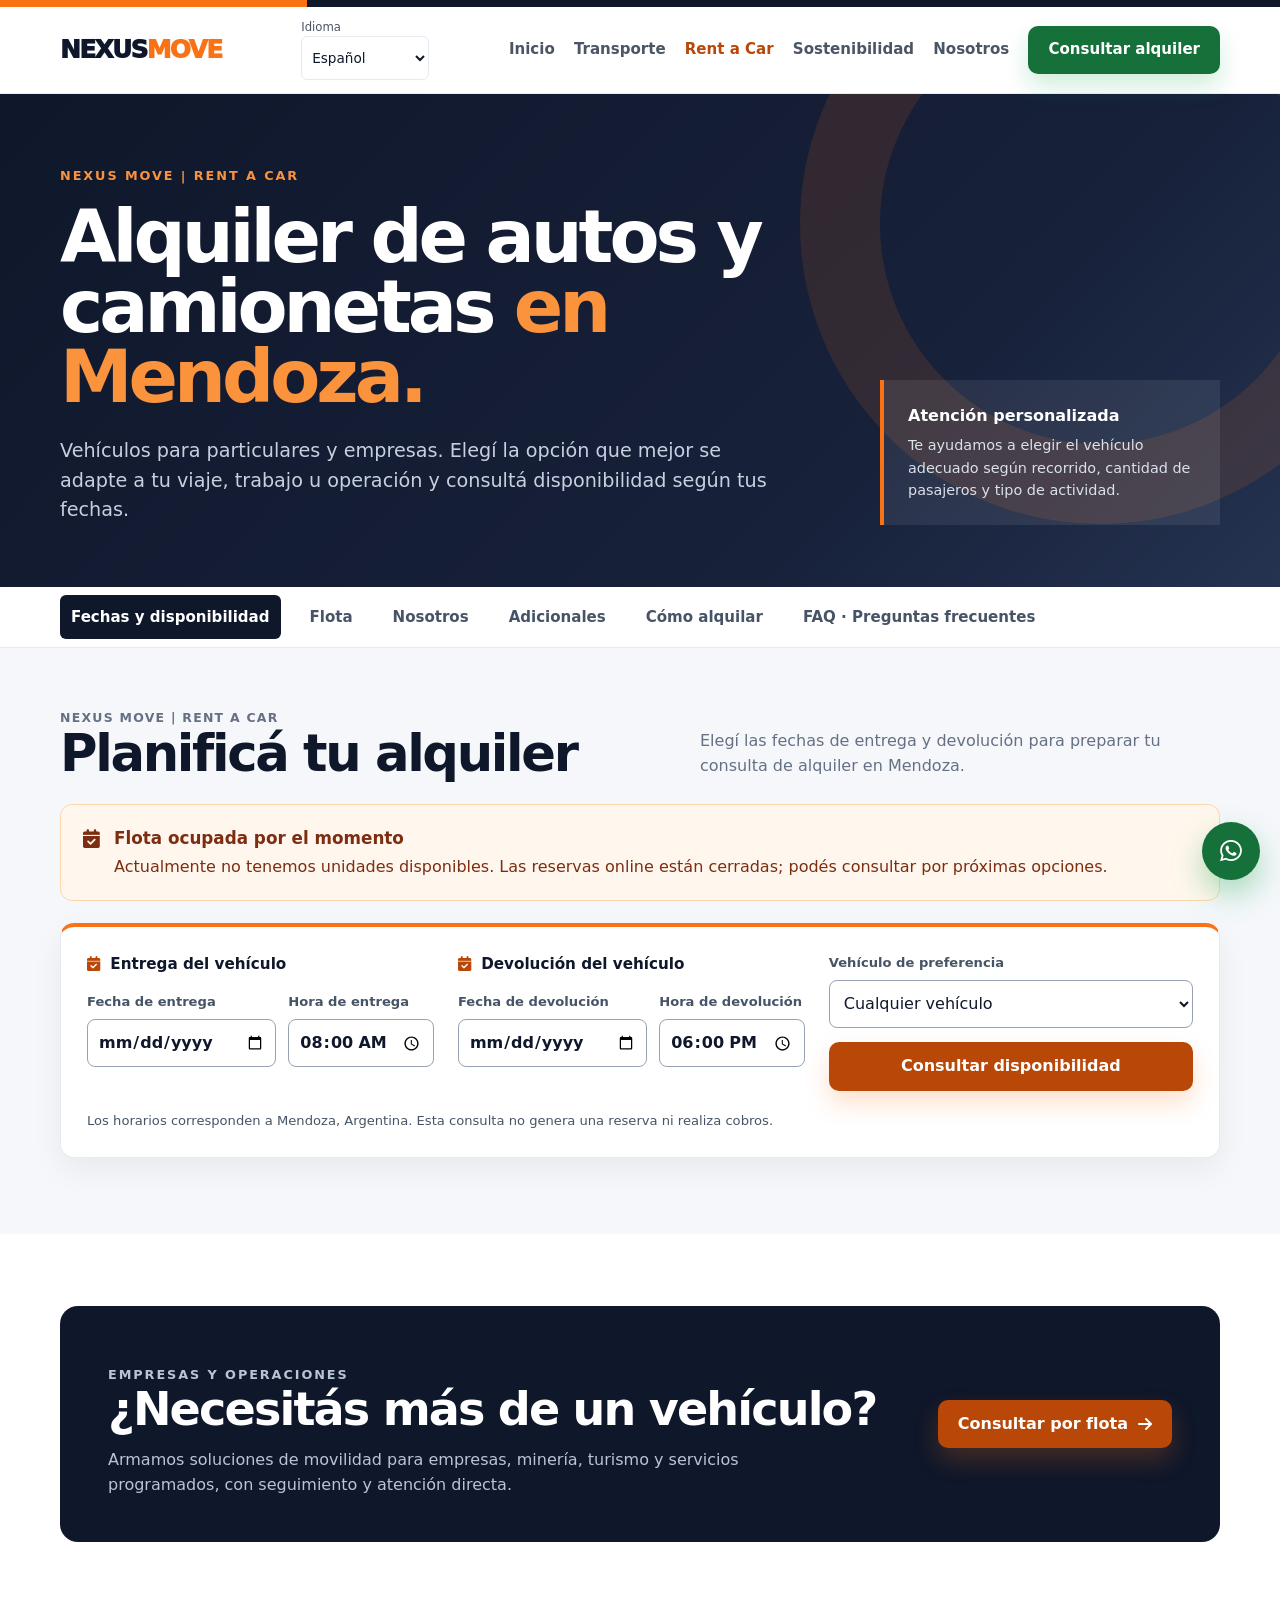
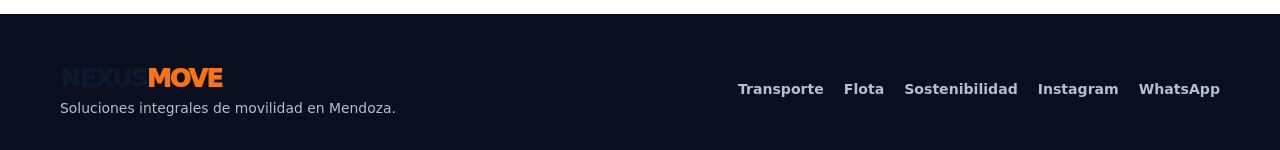
==== commit 8b43a0dd: "Muestra Nosotros en la navegación fija" ====
--- a/flota.html
+++ b/flota.html
@@ -35,7 +35,7 @@
               <a href="./index.html?area=transporte">Transporte</a>
               <a href="#reservas" aria-current="page">Rent a Car</a>
               <a href="./index.html?area=sostenibilidad">Sostenibilidad</a>
-              <a href="./index.html?area=transporte#proceso">Cómo trabajamos</a>
+              <a href="#rental-nosotros" data-rental-about>Nosotros</a>
               <a class="button button-whatsapp" href="https://wa.me/5492613671376?text=Hola%20Nexus%20Move%2C%20quiero%20consultar%20por%20un%20veh%C3%ADculo" target="_blank" rel="noopener noreferrer">Consultar alquiler</a>
           </div>
       </nav>
@@ -44,6 +44,7 @@
           <a href="./index.html?area=transporte">Transporte</a>
           <a href="#reservas" aria-current="page">Rent a Car</a>
           <a href="./index.html?area=sostenibilidad">Sostenibilidad</a>
+          <a href="#rental-nosotros" data-rental-about>Nosotros</a>
       </nav>
   </header>
 
--- a/css/navigation.css
+++ b/css/navigation.css
@@ -28,7 +28,7 @@
     .nav-links.open { display: grid; }
     .nav-links a { display: flex; align-items: center; min-height: 44px; }
     .nav-links .button { justify-content: center; margin-top: 8px; }
-    .mobile-area-nav { display: grid; grid-template-columns: repeat(4, auto); justify-content: space-between; gap: 4px; border-top: 1px solid var(--line); }
+    .mobile-area-nav { display: grid; grid-template-columns: repeat(5, auto); justify-content: space-between; gap: 4px; border-top: 1px solid var(--line); }
     .mobile-area-nav a { display: grid; place-items: center; min-height: 44px; padding: 0 4px; color: var(--ink); font-size: .85rem; font-weight: 750; white-space: nowrap; }
     .mobile-area-nav a[aria-current="true"], .mobile-area-nav a[aria-current="page"] { color: var(--orange-text); box-shadow: inset 0 -3px var(--orange-text); }
     .menu-button { display: grid; place-items: center; }
@@ -36,11 +36,16 @@
 @media (max-width: 640px) {
     .mobile-area-nav a { font-size: .8rem; }
 }
+@media (max-width: 480px) {
+    .mobile-area-nav { grid-template-columns: repeat(6, minmax(0, 1fr)); row-gap: 0; }
+    .mobile-area-nav a { grid-column: span 2; white-space: normal; text-align: center; line-height: 1.2; }
+    .mobile-area-nav a:nth-last-child(-n+2) { grid-column: span 3; }
+    .nav-links { max-height: calc(100dvh - 156px); }
+}
 @media (max-width: 380px) {
     .nav { gap: 8px; }
     .brand { font-size: 1.3rem; }
     .header-actions { gap: 6px; }
     .language-control select { width: 100px; font-size: .77rem; }
     .menu-button { width: 40px; height: 44px; }
-    html:not([lang="es"]) .mobile-area-nav { grid-template-columns: repeat(2, minmax(0, 1fr)); }
 }
--- a/css/rental-content.css
+++ b/css/rental-content.css
@@ -120,3 +120,6 @@
 @media (max-width: 380px) {
     .rentacar-content .booking-fields fieldset { grid-template-columns: minmax(0, 1fr); }
 }
+@media (max-width: 480px) {
+    .rentacar-content #rental-nosotros { scroll-margin-top: 168px; }
+}
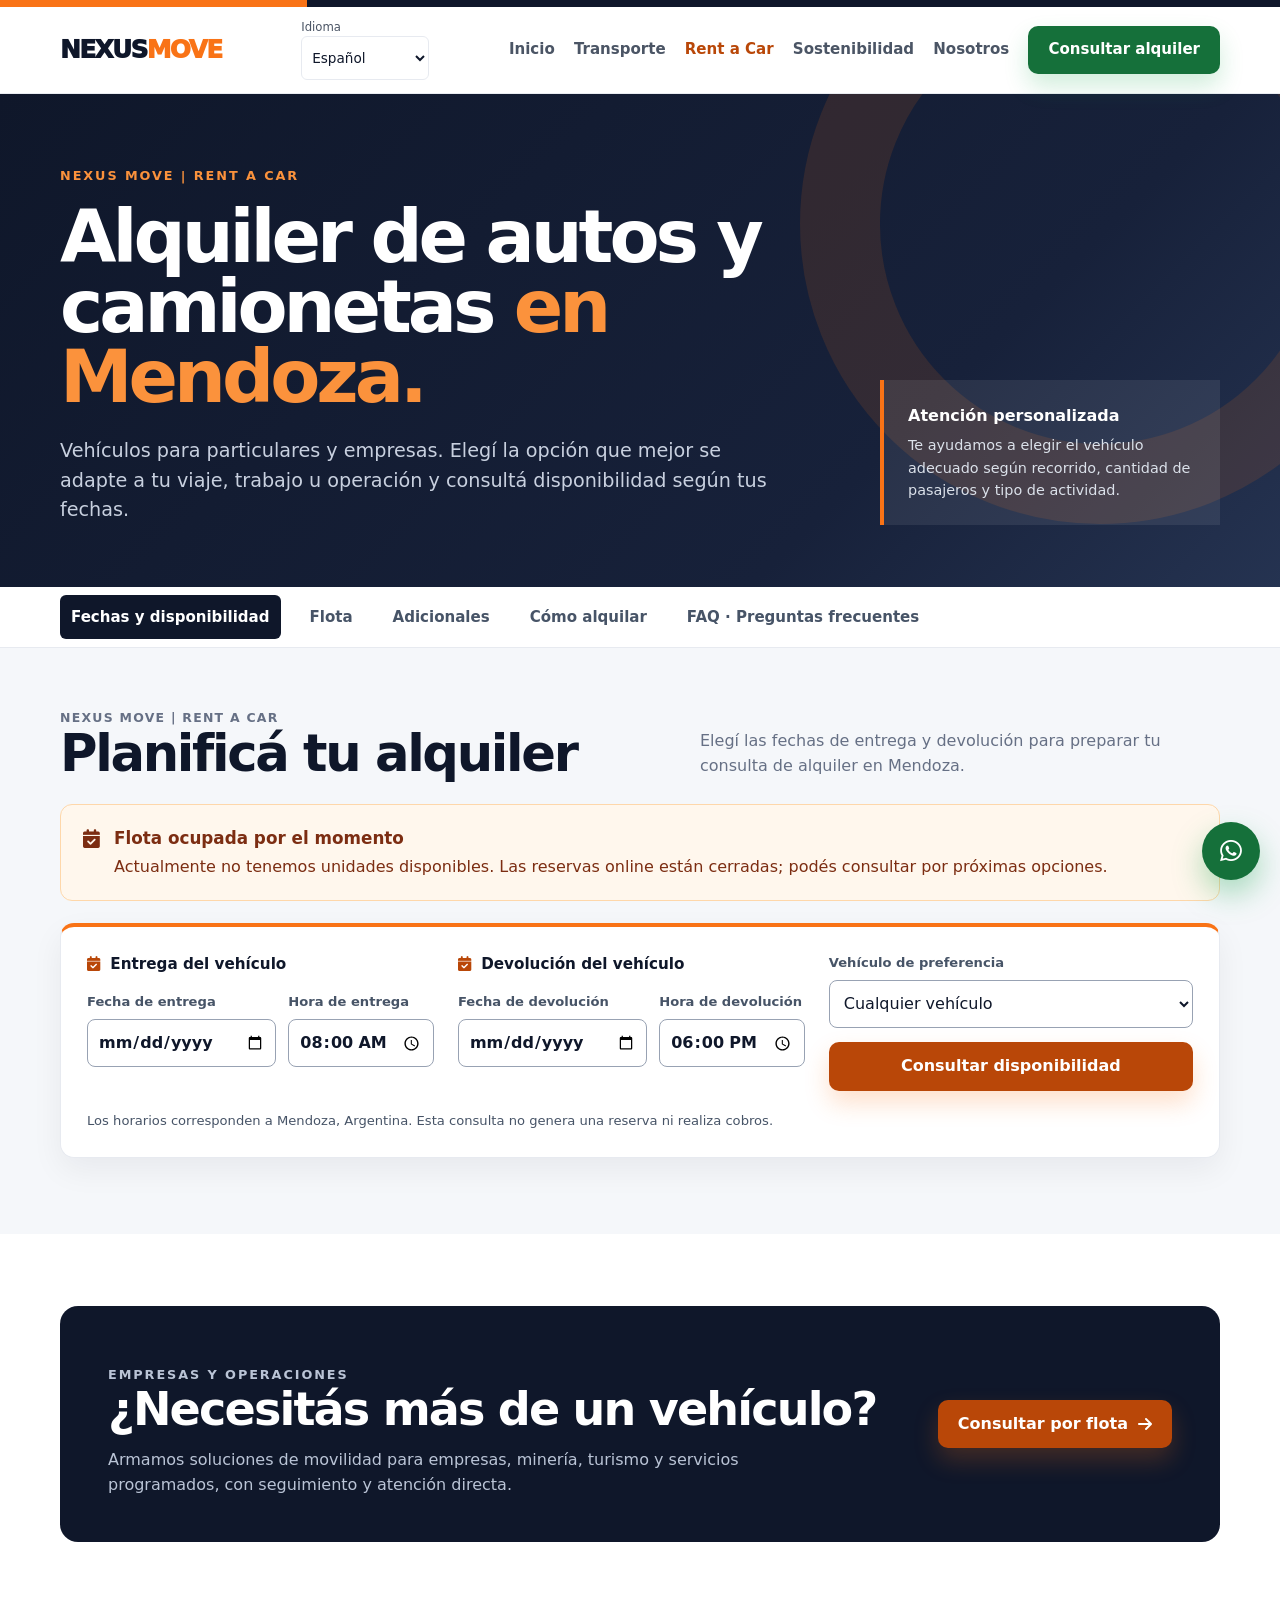
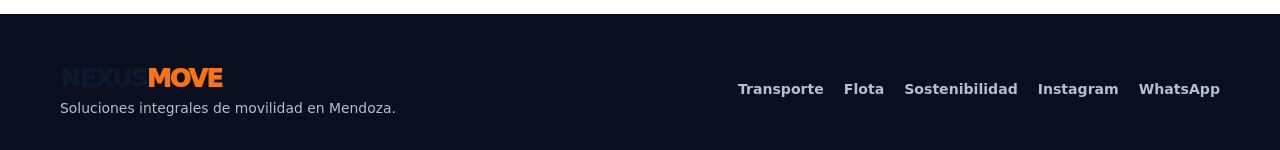
==== commit b8481bbf: "Mueve Nosotros a su propia sección de Nexus Move" ====
--- a/flota.html
+++ b/flota.html
@@ -9,7 +9,7 @@
   <link rel="stylesheet" href="css/icons.css">
   <link rel="stylesheet" href="css/navigation.css">
   <link rel="stylesheet" href="css/rentacar.css">
-  <link rel="stylesheet" href="css/rental-content.css">
+  <link rel="stylesheet" href="css/rental-content.css?v=nosotros">
 </head>
 <body>
   <div class="topline" aria-hidden="true"></div>
@@ -35,7 +35,7 @@
               <a href="./index.html?area=transporte">Transporte</a>
               <a href="#reservas" aria-current="page">Rent a Car</a>
               <a href="./index.html?area=sostenibilidad">Sostenibilidad</a>
-              <a href="#rental-nosotros" data-rental-about>Nosotros</a>
+              <a href="./index.html?area=nosotros">Nosotros</a>
               <a class="button button-whatsapp" href="https://wa.me/5492613671376?text=Hola%20Nexus%20Move%2C%20quiero%20consultar%20por%20un%20veh%C3%ADculo" target="_blank" rel="noopener noreferrer">Consultar alquiler</a>
           </div>
       </nav>
@@ -44,7 +44,7 @@
           <a href="./index.html?area=transporte">Transporte</a>
           <a href="#reservas" aria-current="page">Rent a Car</a>
           <a href="./index.html?area=sostenibilidad">Sostenibilidad</a>
-          <a href="#rental-nosotros" data-rental-about>Nosotros</a>
+          <a href="./index.html?area=nosotros">Nosotros</a>
       </nav>
   </header>
 
@@ -65,7 +65,6 @@
       <div class="container rental-tabs">
         <a id="tab-reservas" href="#reservas">Fechas y disponibilidad</a>
         <a id="tab-flota" href="#flota">Flota</a>
-        <a id="tab-nosotros" href="#rental-nosotros">Nosotros</a>
         <a id="tab-adicionales" href="#adicionales">Adicionales</a>
         <a id="tab-como-alquilar" href="#como-alquilar">Cómo alquilar</a>
         <a id="tab-preguntas-frecuentes" href="#preguntas-frecuentes">FAQ · Preguntas frecuentes</a>
@@ -185,25 +184,6 @@
       </div>
     </section>
 
-    <section class="rental-panel" id="rental-nosotros" aria-labelledby="nosotros-titulo">
-      <div class="container">
-        <div class="section-head">
-          <h2 id="nosotros-titulo">Somos Nexus Move</h2>
-          <p>Una sola marca, dos formas de acompañarte: transporte con chofer y alquiler de autos y camionetas en Mendoza.</p>
-        </div>
-        <div class="rental-story">
-          <p class="rental-story-lead">Detrás de cada viaje hay una persona, una historia y un motivo para llegar.</p>
-          <p>Nuestra experiencia de más de 17 años en el transporte de pasajeros nos enseñó que un buen servicio empieza mucho antes de poner el vehículo en marcha: empieza por escuchar, cumplir lo acordado y tratar a cada persona con respeto.</p>
-          <p>En Nexus Move llevamos esa misma forma de trabajar al alquiler de autos y camionetas. Ya sea por trabajo, unas vacaciones o una necesidad cotidiana, queremos que puedas organizar tu viaje con información clara y alguien del otro lado para acompañarte.</p>
-        </div>
-        <div class="rental-detail-grid">
-          <article class="rental-detail"><h3>Te escuchamos</h3><p>No todos los viajes son iguales. Nos contás qué necesitás y te orientamos según las personas que viajan, el equipaje y el recorrido.</p></article>
-          <article class="rental-detail"><h3>Cuidado de la flota</h3><p>Realizamos mantenimiento preventivo y un seguimiento de los controles técnicos de cada unidad para favorecer una operación segura y eficiente.</p></article>
-          <article class="rental-detail"><h3>Buen trato, de principio a fin</h3><p>La confianza se cuida con respuestas claras, atención cercana y respeto por tu tiempo. Esa es la forma en la que queremos acompañarte.</p></article>
-        </div>
-      </div>
-    </section>
-
     <section class="rental-panel" id="adicionales" aria-labelledby="adicionales-titulo">
       <div class="container">
         <div class="section-head">
@@ -320,8 +300,8 @@
   <footer><div class="container footer-grid"><div><a class="brand" href="./index.html">NEXUS<span>MOVE</span></a><div class="footer-copy">Soluciones integrales de movilidad en Mendoza.</div></div><div class="footer-links"><a href="./index.html#servicios">Transporte</a><a href="#flota">Flota</a><a href="./index.html?area=sostenibilidad">Sostenibilidad</a><a href="https://www.instagram.com/nexus.move.ar/" target="_blank" rel="noopener noreferrer">Instagram</a><a href="https://wa.me/5492613671376" target="_blank" rel="noopener noreferrer">WhatsApp</a></div></div></footer>
   <a class="floating" href="https://wa.me/5492613671376?text=Hola%20Nexus%20Move%2C%20quiero%20consultar%20por%20un%20veh%C3%ADculo" target="_blank" rel="noopener noreferrer" aria-label="Consultar por WhatsApp al +54 9 261 367-1376"><i class="fa-brands fa-whatsapp" aria-hidden="true"></i></a>
   <script src="js/navigation.js"></script>
-  <script src="js/rentacar.js"></script>
-    <script src="js/translations.js"></script>
+  <script src="js/rentacar.js?v=nosotros"></script>
+    <script src="js/translations.js?v=nosotros"></script>
     <script src="js/language.js"></script>
 </body>
 </html>
--- a/css/rental-content.css
+++ b/css/rental-content.css
@@ -49,9 +49,6 @@
 .rentacar-content .rental-detail { padding: 24px;  border: 1px solid var(--line);  border-radius: 12px;  background: white;  }
 .rentacar-content .rental-detail h3 { margin: 0 0 8px;  color: var(--navy);  font-size: 1.12rem;  }
 .rentacar-content .rental-detail p { margin: 0;  color: var(--muted);  }
-.rentacar-content .rental-story { max-width: 850px; margin-bottom: 30px; color: #475467; }
-.rentacar-content .rental-story p { margin: 0 0 18px; }
-.rentacar-content .rental-story .rental-story-lead { color: var(--navy); font-size: clamp(1.2rem, 2.4vw, 1.65rem); line-height: 1.4; font-weight: 750; letter-spacing: -.02em; }
 .rentacar-content .rental-steps { margin: 0;  padding: 0;  list-style-position: inside;  }
 .rentacar-content .rental-steps li::marker { color: var(--orange-text);  font-weight: 850;  }
 .rentacar-content .rental-cta { margin-top: 25px;  }
@@ -120,6 +117,3 @@
 @media (max-width: 380px) {
     .rentacar-content .booking-fields fieldset { grid-template-columns: minmax(0, 1fr); }
 }
-@media (max-width: 480px) {
-    .rentacar-content #rental-nosotros { scroll-margin-top: 168px; }
-}
